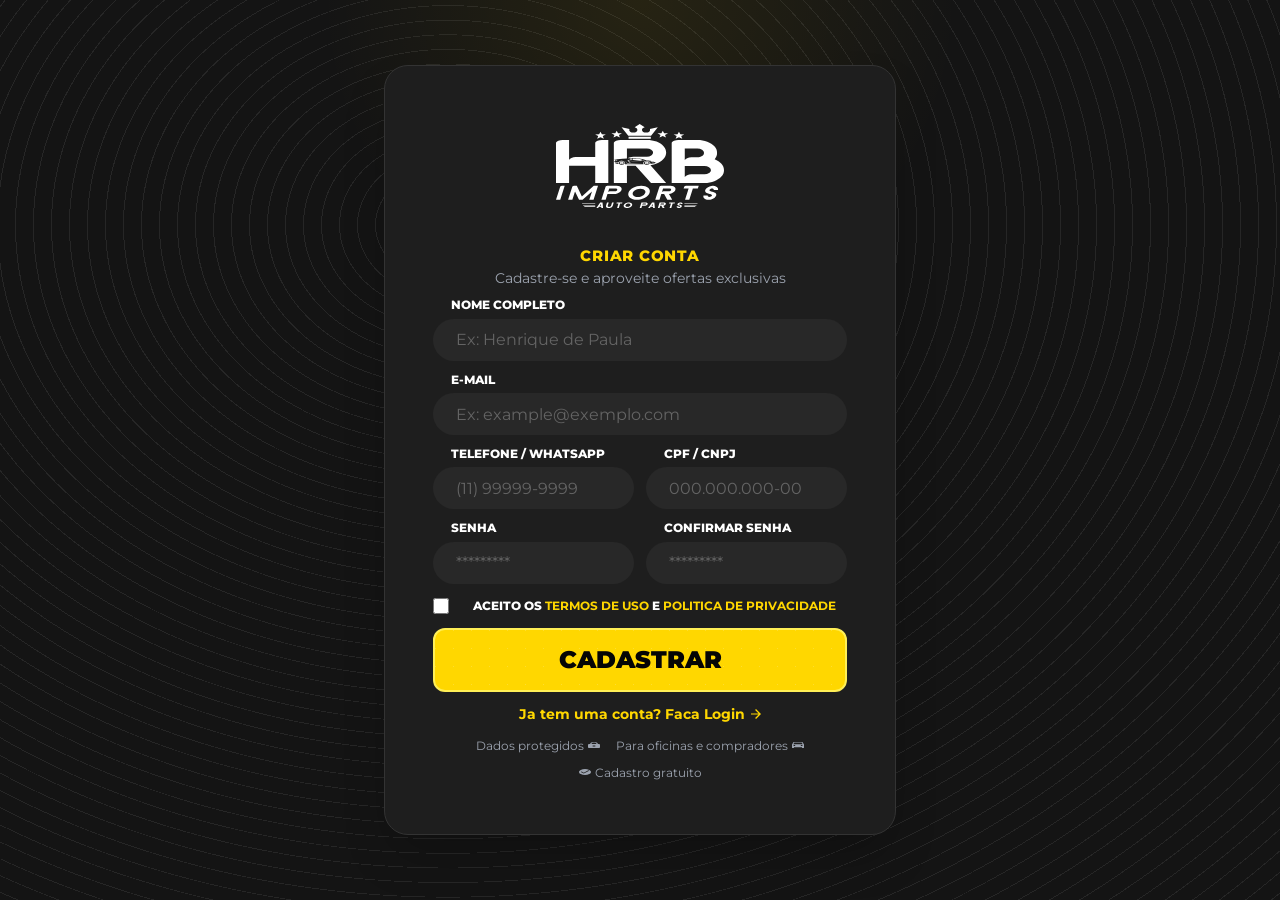
==== cadastro.html @ 90177ab6 "cadastro" ====
<!doctype html>
<html lang="pt-BR">
  <head>
    <meta charset="UTF-8" />
    <meta name="viewport" content="width=device-width, initial-scale=1.0" />
    <meta
      name="description"
      content="Criar conta na HRB Imports para receber ofertas exclusivas e comprar pecas premium."
    />
    <title>Criar Conta | HRB Imports</title>
    <link rel="preconnect" href="https://fonts.googleapis.com" />
    <link rel="preconnect" href="https://fonts.gstatic.com" crossorigin />
    <link
      href="https://fonts.googleapis.com/css2?family=Bebas+Neue&family=Montserrat:wght@400;500;600;700;800&display=swap"
      rel="stylesheet"
    />
    <link rel="stylesheet" href="styles.css" />
  </head>
  <body class="signup-page">
    <main class="signup-main">
      <section class="signup-card" aria-labelledby="signupTitle">
        <a class="signup-logo" href="index.html" aria-label="Voltar para HRB Imports">
          <img src="assets/signup-logo.svg" alt="HRB Imports Auto Parts" />
        </a>

        <header class="signup-heading">
          <h1 id="signupTitle">Criar Conta</h1>
          <p>Cadastre-se e aproveite ofertas exclusivas</p>
        </header>

        <form class="signup-form" id="signupForm">
          <label class="wide">
            <span>Nome Completo</span>
            <input type="text" name="fullName" placeholder="Ex: Henrique de Paula" autocomplete="name" required />
          </label>

          <label class="wide">
            <span>E-mail</span>
            <input type="email" name="email" placeholder="Ex: example@exemplo.com" autocomplete="email" required />
          </label>

          <label>
            <span>Telefone / WhatsApp</span>
            <input type="tel" name="phone" placeholder="(11) 99999-9999" autocomplete="tel" required />
          </label>

          <label>
            <span>CPF / CNPJ</span>
            <input type="text" name="document" placeholder="000.000.000-00" required />
          </label>

          <label>
            <span>Senha</span>
            <input type="password" name="password" placeholder="*********" autocomplete="new-password" required />
          </label>

          <label>
            <span>Confirmar Senha</span>
            <input type="password" name="confirmPassword" placeholder="*********" autocomplete="new-password" required />
          </label>

          <label class="terms-row">
            <input type="checkbox" name="terms" required />
            <span>Aceito os <a href="#">Termos de Uso</a> e <a href="#">Politica de Privacidade</a></span>
          </label>

          <button class="signup-submit" type="submit">Cadastrar</button>
        </form>

        <a class="signup-login" href="cadastro.html">
          Ja tem uma conta? Faca Login
          <img src="assets/signup-arrow.svg" alt="" aria-hidden="true" />
        </a>

        <div class="signup-trust" aria-label="Beneficios do cadastro">
          <span>Dados protegidos <img src="assets/signup-lock.svg" alt="" /></span>
          <span>Para oficinas e compradores <img src="assets/signup-car.svg" alt="" /></span>
          <span><img src="assets/signup-check.svg" alt="" /> Cadastro gratuito</span>
        </div>

        <p class="signup-message" id="signupMessage" role="status"></p>
      </section>
    </main>

    <script src="cadastro.js" defer></script>
  </body>
</html>
---- styles.css ----
:root {
  --black: #050505;
  --ink: #111111;
  --panel: #292929;
  --panel-strong: #333333;
  --muted: #9d9d9d;
  --soft: #d6d6d6;
  --yellow: #ffd700;
  --yellow-deep: #e6bd00;
  --white: #ffffff;
  --max: 1440px;
  --radius: 8px;
}

* {
  box-sizing: border-box;
}

html {
  scroll-behavior: smooth;
}

body {
  margin: 0;
  background:
    radial-gradient(circle at 70% 12%, rgba(255, 215, 0, 0.18), transparent 24rem),
    linear-gradient(135deg, rgba(255, 255, 255, 0.04) 1px, transparent 1px),
    #141414;
  background-size: auto, 28px 28px, auto;
  color: var(--white);
  font-family: "Montserrat", Arial, sans-serif;
}

button,
input,
select {
  font: inherit;
}

button,
a {
  -webkit-tap-highlight-color: transparent;
}

a {
  color: inherit;
  text-decoration: none;
}

.topbar {
  position: sticky;
  top: 0;
  z-index: 50;
  display: flex;
  align-items: center;
  gap: 32px;
  width: 100%;
  min-height: 64px;
  padding: 7px clamp(16px, 3vw, 32px);
  border-bottom: 2px solid var(--yellow);
  background: rgba(0, 0, 0, 0.95);
  backdrop-filter: blur(14px);
}

.brand {
  display: inline-flex;
  width: 64px;
  height: 49px;
}

.brand img {
  width: 100%;
  height: 100%;
  object-fit: contain;
}

.desktop-nav {
  display: flex;
  gap: 22px;
  margin-left: auto;
  color: var(--soft);
  font-size: 12px;
  font-weight: 700;
  text-transform: uppercase;
}

.desktop-nav a:hover {
  color: var(--yellow);
}

.header-actions {
  display: flex;
  align-items: center;
  gap: 20px;
}

.text-action {
  display: inline-flex;
  align-items: center;
  gap: 8px;
  border: 0;
  background: transparent;
  color: var(--white);
  cursor: pointer;
  font-size: 12px;
  font-weight: 600;
}

.text-action strong {
  color: var(--yellow);
}

.menu-button {
  display: none;
  width: 40px;
  height: 40px;
  padding: 9px;
  border: 1px solid rgba(255, 215, 0, 0.55);
  background: transparent;
  border-radius: var(--radius);
}

.menu-button span {
  display: block;
  height: 2px;
  margin: 4px 0;
  background: var(--yellow);
}

.hero {
  max-width: var(--max);
  margin: 0 auto;
  overflow: hidden;
  border-radius: 0 0 32px 32px;
  box-shadow: 0 40px 120px rgba(255, 215, 0, 0.18);
}

.hero-image {
  display: block;
  width: 100%;
  min-height: 240px;
  max-height: 430px;
  object-fit: cover;
}

.search-shell {
  width: min(923px, calc(100% - 32px));
  margin: -26px auto 28px;
  position: relative;
  z-index: 2;
}

.part-search {
  display: grid;
  grid-template-columns: repeat(4, minmax(0, 1fr)) auto;
  gap: 14px 16px;
  padding: 24px;
  background: var(--panel);
  border: 1px solid rgba(255, 255, 255, 0.06);
  border-radius: 24px;
  box-shadow: 0 18px 45px rgba(0, 0, 0, 0.35);
}

.part-search label {
  display: grid;
  gap: 6px;
  min-width: 0;
}

.part-search .full-field {
  grid-column: 1 / -1;
}

.part-search span {
  padding-left: 22px;
  color: #777777;
  font-size: 12px;
  font-weight: 800;
  text-transform: uppercase;
}

.part-search input,
.part-search select {
  width: 100%;
  min-height: 44px;
  padding: 0 22px;
  border: 1px solid transparent;
  border-radius: 999px;
  outline: 0;
  background: #202020;
  color: var(--white);
}

.part-search input:focus,
.part-search select:focus {
  border-color: var(--yellow);
}

.primary-button,
.secondary-button {
  display: inline-flex;
  align-items: center;
  justify-content: center;
  min-height: 44px;
  padding: 0 22px;
  border: 0;
  border-radius: 999px;
  background: var(--yellow);
  color: #050505;
  cursor: pointer;
  font-size: 12px;
  font-weight: 900;
  text-transform: uppercase;
  transition: transform 180ms ease, background 180ms ease;
}

.primary-button:hover,
.secondary-button:hover {
  background: #ffe45a;
  transform: translateY(-1px);
}

.primary-button.full {
  width: 100%;
}

.trust-row {
  display: grid;
  grid-template-columns: repeat(4, minmax(0, 1fr));
  gap: 18px;
  width: min(900px, calc(100% - 32px));
  margin: 0 auto 42px;
}

.trust-row article {
  display: grid;
  justify-items: center;
  gap: 5px;
  text-align: center;
}

.benefit-icon {
  display: grid;
  place-items: center;
  width: 44px;
  height: 44px;
  border-radius: 50%;
  background: var(--yellow);
  color: var(--black);
  font-size: 12px;
  font-weight: 900;
}

.trust-row strong {
  font-size: 13px;
  text-transform: uppercase;
}

.trust-row small {
  color: var(--muted);
  font-size: 11px;
}

.section-wrap {
  width: min(860px, calc(100% - 32px));
  margin: 0 auto 42px;
}

.section-title {
  display: flex;
  align-items: center;
  gap: 8px;
  margin-bottom: 20px;
}

.section-title span {
  width: 0;
  height: 0;
  border-top: 20px solid transparent;
  border-bottom: 20px solid transparent;
  border-left: 20px solid var(--yellow);
  transform: rotate(45deg);
}

.section-title h1,
.section-title h2 {
  margin: 0;
  font-family: "Bebas Neue", Impact, sans-serif;
  font-size: clamp(36px, 6vw, 58px);
  font-weight: 400;
  letter-spacing: 0;
  text-transform: uppercase;
}

.section-title.dark h2 {
  color: var(--black);
}

.section-title.dark span {
  border-left-color: var(--black);
}

.category-grid {
  display: grid;
  grid-template-columns: repeat(4, minmax(0, 1fr));
  gap: 14px;
}

.category-grid button {
  min-height: 82px;
  padding: 14px;
  border: 2px solid #ffef56;
  border-radius: 12px;
  background: var(--yellow);
  color: #050505;
  cursor: pointer;
  font-size: 15px;
  font-weight: 900;
  line-height: 1.08;
  text-transform: uppercase;
}

.category-grid button:hover,
.category-grid button.is-active {
  background: var(--black);
  color: var(--yellow);
}

.product-band {
  max-width: var(--max);
  margin: 0 auto;
  padding: 22px clamp(16px, 3vw, 32px) 30px;
  background:
    linear-gradient(90deg, rgba(255, 215, 0, 0.98), rgba(255, 215, 0, 0.9)),
    linear-gradient(135deg, rgba(0, 0, 0, 0.09) 1px, transparent 1px);
  background-size: auto, 22px 22px;
}

.band-header {
  display: flex;
  align-items: center;
  justify-content: space-between;
  gap: 16px;
}

.slider-actions {
  display: flex;
  gap: 8px;
}

.slider-actions button {
  width: 36px;
  height: 36px;
  border: 2px solid var(--black);
  border-radius: 50%;
  background: var(--black);
  color: var(--yellow);
  cursor: pointer;
  font-size: 26px;
  line-height: 1;
}

.product-rail {
  display: grid;
  grid-auto-flow: column;
  grid-auto-columns: 280px;
  gap: 18px;
  overflow-x: auto;
  padding: 4px 2px 18px;
  scroll-snap-type: x mandatory;
  scrollbar-width: thin;
  scrollbar-color: var(--black) rgba(0, 0, 0, 0.14);
}

.product-card {
  display: grid;
  grid-template-rows: 221px 1fr;
  gap: 12px;
  min-height: 400px;
  padding: 24px;
  border-radius: 24px;
  background: var(--panel-strong);
  color: var(--white);
  box-shadow: 8px 12px 8px rgba(0, 0, 0, 0.25);
  scroll-snap-align: start;
}

.product-image {
  position: relative;
  overflow: hidden;
  border-radius: 12px;
  background: var(--white);
}

.product-image img {
  width: 100%;
  height: 100%;
  object-fit: cover;
}

.tag,
.discount {
  position: absolute;
  display: grid;
  place-items: center;
  min-height: 36px;
  padding: 4px 10px;
  background: var(--yellow);
  color: var(--black);
  font-family: "Bebas Neue", Impact, sans-serif;
  font-size: 20px;
}

.tag {
  top: 0;
  right: 0;
  min-width: 160px;
  border-radius: 0 12px 0 8px;
}

.discount {
  left: 0;
  bottom: 0;
  min-width: 96px;
  border-radius: 0 8px 0 12px;
}

.product-info {
  display: grid;
  align-content: space-between;
  gap: 16px;
}

.product-name {
  min-height: 48px;
  margin: 0 0 4px;
  font-size: 14px;
  font-weight: 600;
  line-height: 16px;
  text-transform: uppercase;
}

.oem {
  margin: 0;
  color: var(--soft);
  font-size: 12px;
  text-transform: uppercase;
}

.price-row {
  display: flex;
  align-items: flex-end;
  justify-content: space-between;
  gap: 14px;
}

.old-price {
  display: block;
  color: var(--white);
  font-size: 17px;
  line-height: 22px;
  text-decoration: line-through;
}

.price {
  display: block;
  color: var(--yellow);
  font-size: 24px;
  font-weight: 700;
  line-height: 24px;
}

.add-cart {
  display: grid;
  place-items: center;
  width: 42px;
  height: 42px;
  border: 0;
  border-radius: 50%;
  background: var(--yellow);
  color: var(--black);
  cursor: pointer;
  font-size: 22px;
  font-weight: 900;
}

.feature-split {
  display: grid;
  grid-template-columns: minmax(0, 1fr) minmax(320px, 1.25fr);
  align-items: center;
  gap: 22px;
  max-width: var(--max);
  margin: 0 auto;
  padding: clamp(26px, 5vw, 52px) clamp(16px, 4vw, 64px);
  background: #101010;
}

.feature-copy {
  display: grid;
  gap: 18px;
  justify-items: start;
}

.feature-copy p {
  margin: 0;
  max-width: 520px;
  color: var(--soft);
  font-size: clamp(15px, 1.8vw, 20px);
  font-weight: 600;
  line-height: 1.55;
}

.feature-split img {
  width: 100%;
  max-height: 350px;
  object-fit: contain;
}

.delivery-block {
  display: grid;
  grid-template-columns: minmax(300px, 0.95fr) minmax(0, 1fr);
  align-items: center;
  gap: clamp(20px, 5vw, 70px);
  max-width: var(--max);
  margin: 0 auto;
  padding: clamp(34px, 6vw, 72px) clamp(16px, 5vw, 72px);
  background: #111111;
}

.delivery-block img {
  width: 100%;
  max-height: 520px;
  object-fit: contain;
}

.delivery-block p {
  margin: 0;
  max-width: 620px;
  font-size: clamp(18px, 2.3vw, 28px);
  font-weight: 800;
  line-height: 1.28;
}

.cart-drawer {
  position: fixed;
  inset: 0;
  z-index: 70;
  display: none;
  justify-content: flex-end;
  background: rgba(0, 0, 0, 0.62);
}

.cart-drawer.is-open {
  display: flex;
}

.cart-panel {
  width: min(420px, 100%);
  height: 100%;
  padding: 28px;
  background: #151515;
  border-left: 1px solid rgba(255, 215, 0, 0.25);
  box-shadow: -20px 0 80px rgba(0, 0, 0, 0.45);
}

.close-cart {
  float: right;
  border: 0;
  background: transparent;
  color: var(--yellow);
  cursor: pointer;
  font-size: 34px;
}

.cart-panel h2 {
  margin: 0 0 24px;
  font-family: "Bebas Neue", Impact, sans-serif;
  font-size: 44px;
  font-weight: 400;
}

.cart-items {
  display: grid;
  gap: 12px;
  min-height: 120px;
}

.cart-item {
  display: grid;
  grid-template-columns: 52px 1fr auto;
  gap: 12px;
  align-items: center;
  padding-bottom: 12px;
  border-bottom: 1px solid rgba(255, 255, 255, 0.08);
}

.cart-item img {
  width: 52px;
  height: 52px;
  border-radius: var(--radius);
  background: var(--white);
  object-fit: cover;
}

.cart-item strong,
.cart-item span {
  display: block;
  font-size: 12px;
}

.cart-summary {
  display: flex;
  justify-content: space-between;
  margin: 24px 0;
  padding-top: 18px;
  border-top: 1px solid rgba(255, 255, 255, 0.12);
}

.cart-summary strong {
  color: var(--yellow);
}

.footer {
  display: grid;
  grid-template-columns: 1.15fr repeat(3, 1fr);
  gap: 24px;
  max-width: var(--max);
  margin: 0 auto;
  padding: 32px 24px;
  border-top: 1px solid rgba(162, 162, 162, 0.1);
  background: #0e0e0e;
}

.footer section {
  display: grid;
  align-content: start;
  gap: 12px;
}

.footer img {
  width: 128px;
}

.footer h2 {
  margin: 0;
  color: var(--yellow);
  font-size: 14px;
  text-transform: uppercase;
}

.footer a,
.footer p,
.footer small {
  margin: 0;
  color: var(--muted);
  font-size: 14px;
  line-height: 1.45;
}

.footer small {
  color: #646464;
  font-size: 12px;
}

.newsletter {
  display: grid;
  grid-template-columns: 1fr 48px;
  overflow: hidden;
  border-radius: var(--radius);
}

.newsletter input,
.newsletter button {
  min-height: 46px;
  border: 0;
}

.newsletter input {
  min-width: 0;
  padding: 0 16px;
  background: #2a2a2a;
  color: var(--white);
}

.newsletter button {
  background: var(--yellow);
  color: var(--black);
  cursor: pointer;
  font-weight: 900;
}

.checkout-page {
  min-height: 100vh;
  background:
    radial-gradient(circle at 65% 22%, rgba(255, 215, 0, 0.08), transparent 18rem),
    repeating-radial-gradient(ellipse at 30% 20%, rgba(255, 255, 255, 0.08) 0 1px, transparent 1px 18px),
    #141414;
}

.checkout-actions {
  margin-left: auto;
}

.checkout-main {
  display: grid;
  place-items: start center;
  min-height: calc(100vh - 64px);
  padding: clamp(44px, 8vw, 118px) 16px 52px;
}

.checkout-card {
  width: min(1112px, 100%);
  padding: 24px;
  border-radius: 24px;
  background: #232323;
}

.checkout-title {
  margin-bottom: 18px;
}

.checkout-title h1 {
  color: var(--white);
}

.checkout-products {
  display: grid;
  gap: 16px;
  padding: 24px;
  border-radius: 24px;
  background: #181818;
}

.checkout-rail {
  display: grid;
  grid-auto-flow: column;
  grid-auto-columns: 280px;
  gap: 24px;
  max-width: 100%;
  overflow-x: auto;
  padding-bottom: 4px;
  border-radius: 24px;
  scroll-snap-type: x mandatory;
  scrollbar-width: none;
}

.checkout-rail::-webkit-scrollbar {
  display: none;
}

.checkout-product-card {
  display: grid;
  grid-template-rows: 1fr auto;
  gap: 12px;
  height: 400px;
  padding: 24px;
  border-radius: 24px;
  background:
    linear-gradient(rgba(50, 50, 50, 0.93), rgba(50, 50, 50, 0.93)),
    repeating-radial-gradient(ellipse at 30% 20%, rgba(255, 255, 255, 0.06) 0 1px, transparent 1px 14px);
  box-shadow: 8px 12px 8px rgba(0, 0, 0, 0.25);
  scroll-snap-align: start;
}

.checkout-product-image {
  position: relative;
  overflow: hidden;
  min-height: 212px;
  border-radius: 12px;
  background: var(--white);
}

.checkout-product-image img {
  width: 100%;
  height: 100%;
  object-fit: cover;
}

.checkout-product-image span {
  position: absolute;
  top: 0;
  right: 0;
  display: grid;
  place-items: center;
  min-width: 160px;
  height: 36px;
  border-radius: 0 12px 0 8px;
  background: var(--yellow);
  color: var(--black);
  font-family: "Bebas Neue", Impact, sans-serif;
  font-size: 20px;
}

.checkout-product-copy {
  display: grid;
  gap: 4px;
  color: #e5e2e1;
  text-transform: uppercase;
}

.checkout-product-copy h2,
.checkout-product-copy p,
.checkout-product-copy strong {
  margin: 0;
}

.checkout-product-copy h2 {
  font-size: 14px;
  font-weight: 500;
  line-height: 16px;
}

.checkout-product-copy p {
  font-size: 12px;
  line-height: 16px;
}

.checkout-product-copy strong {
  margin-top: 18px;
  color: var(--yellow);
  font-size: 24px;
  font-weight: 600;
  line-height: 20px;
}

.checkout-scrollbar {
  display: flex;
  align-items: center;
  height: 8px;
  padding: 0 32px;
  border-radius: 24px;
  background: var(--white);
}

.checkout-scrollbar span {
  display: block;
  width: min(252px, 40%);
  height: 6px;
  border-radius: 99px;
  background: #323232;
}

.checkout-total {
  color: var(--yellow);
  font-size: 24px;
  line-height: 20px;
}

.checkout-form {
  display: grid;
  grid-template-columns: repeat(2, minmax(0, 1fr));
  gap: 16px;
  margin-top: 16px;
}

.checkout-form label {
  display: grid;
  gap: 6px;
}

.checkout-form .wide {
  grid-column: 1 / -1;
}

.checkout-form span {
  padding-left: 24px;
  color: #646464;
  font-size: 12px;
  font-weight: 800;
}

.checkout-form input {
  width: 100%;
  min-height: 44px;
  padding: 0 24px;
  border: 1px solid transparent;
  border-radius: 32px;
  outline: 0;
  background: #282828;
  color: var(--white);
}

.checkout-form input:focus {
  border-color: var(--yellow);
}

.payment-note {
  margin: 28px 0 16px;
  text-align: center;
  font-size: 24px;
  font-weight: 800;
  text-transform: uppercase;
}

.checkout-cta-row {
  display: flex;
  align-items: center;
  justify-content: center;
  gap: 24px;
}

.checkout-submit {
  min-width: 300px;
  min-height: 59px;
  padding: 12px 26px;
  border: 2px solid #ffef56;
  border-radius: 12px;
  background: var(--yellow);
  color: var(--black);
  cursor: pointer;
  font-size: 24px;
  font-weight: 900;
  text-transform: uppercase;
}

.mercado-pago {
  width: 128px;
  height: 88px;
  object-fit: contain;
}

.checkout-message {
  min-height: 20px;
  margin: 16px 0 0;
  color: var(--yellow);
  text-align: center;
  font-size: 13px;
  font-weight: 700;
}

.signup-page {
  min-height: 100vh;
  background:
    radial-gradient(circle at 50% 0%, rgba(255, 215, 0, 0.08), transparent 20rem),
    repeating-radial-gradient(ellipse at 35% 25%, rgba(255, 255, 255, 0.08) 0 1px, transparent 1px 18px),
    #141414;
}

.signup-main {
  display: grid;
  place-items: center;
  min-height: 100vh;
  padding: 32px 16px;
}

.signup-card {
  display: grid;
  justify-items: center;
  width: min(512px, 100%);
  min-height: 768px;
  padding: 36px 48px 24px;
  border: 1px solid #333333;
  border-radius: 24px;
  background: #1e1e1e;
  box-shadow: 0 25px 50px -12px rgba(0, 0, 0, 0.25);
}

.signup-logo {
  display: block;
  width: 168px;
  height: 128px;
  margin-bottom: 18px;
}

.signup-logo img {
  width: 100%;
  height: 100%;
  object-fit: contain;
}

.signup-heading {
  margin-bottom: 12px;
  text-align: center;
}

.signup-heading h1,
.signup-heading p {
  margin: 0;
}

.signup-heading h1 {
  color: var(--yellow);
  font-size: 15px;
  font-weight: 800;
  letter-spacing: 0.75px;
  line-height: 16px;
  text-transform: uppercase;
}

.signup-heading p {
  margin-top: 6px;
  color: #9ca3af;
  font-size: 14px;
  line-height: 16px;
}

.signup-form {
  display: grid;
  grid-template-columns: repeat(2, minmax(0, 1fr));
  gap: 12px;
  width: 100%;
}

.signup-form label {
  display: grid;
  gap: 6px;
  min-width: 0;
}

.signup-form .wide {
  grid-column: 1 / -1;
}

.signup-form label > span {
  padding-left: 18px;
  color: var(--white);
  font-size: 12px;
  font-weight: 800;
  line-height: 1.2;
  text-transform: uppercase;
}

.signup-form input[type="text"],
.signup-form input[type="email"],
.signup-form input[type="tel"],
.signup-form input[type="password"] {
  width: 100%;
  min-height: 42px;
  padding: 0 22px;
  border: 1px solid transparent;
  border-radius: 32px;
  outline: 0;
  background: #282828;
  color: var(--white);
}

.signup-form input:focus {
  border-color: var(--yellow);
}

.signup-form input::placeholder {
  color: #646464;
}

.terms-row {
  grid-column: 1 / -1;
  display: flex;
  grid-template-columns: 16px 1fr;
  align-items: center;
  justify-content: center;
  gap: 12px;
  margin-top: 2px;
}

.terms-row input {
  width: 16px;
  height: 16px;
  margin: 0;
  accent-color: var(--yellow);
}

.terms-row span {
  padding-left: 0;
  color: #9ca3af;
  font-size: 12px;
  font-weight: 400;
  text-transform: none;
}

.terms-row a {
  color: var(--yellow);
  font-weight: 700;
}

.signup-submit {
  grid-column: 1 / -1;
  width: 100%;
  min-height: 64px;
  margin-top: 2px;
  border: 2px solid #ffef56;
  border-radius: 12px;
  background:
    linear-gradient(135deg, rgba(255, 255, 255, 0.18) 1px, transparent 1px),
    var(--yellow);
  background-size: 18px 18px, auto;
  color: var(--black);
  cursor: pointer;
  font-size: 24px;
  font-weight: 900;
  text-transform: uppercase;
}

.signup-login {
  display: inline-flex;
  align-items: center;
  justify-content: center;
  gap: 6px;
  margin: 12px 0 14px;
  color: var(--yellow);
  font-size: 14px;
  font-weight: 700;
  line-height: 20px;
}

.signup-login img {
  width: 10px;
  height: 10px;
}

.signup-trust {
  display: flex;
  flex-wrap: wrap;
  justify-content: center;
  gap: 12px 16px;
  width: 100%;
  color: #9ca3af;
  font-size: 12px;
}

.signup-trust span {
  display: inline-flex;
  align-items: center;
  gap: 4px;
}

.signup-trust img {
  width: 12px;
  height: 12px;
  object-fit: contain;
}

.signup-message {
  min-height: 18px;
  margin: 12px 0 0;
  color: var(--yellow);
  text-align: center;
  font-size: 12px;
  font-weight: 700;
}

@media (max-width: 980px) {
  .desktop-nav {
    position: fixed;
    inset: 64px 0 auto 0;
    display: none;
    grid-template-columns: 1fr;
    gap: 0;
    padding: 12px 20px 20px;
    background: rgba(0, 0, 0, 0.96);
    border-bottom: 1px solid rgba(255, 215, 0, 0.35);
  }

  .desktop-nav.is-open {
    display: grid;
  }

  .desktop-nav a {
    padding: 14px 0;
  }

  .menu-button {
    display: block;
  }

  .part-search {
    grid-template-columns: repeat(2, minmax(0, 1fr));
  }

  .primary-button {
    grid-column: 1 / -1;
  }

  .trust-row,
  .category-grid,
  .footer {
    grid-template-columns: repeat(2, minmax(0, 1fr));
  }

  .feature-split,
  .delivery-block,
  .checkout-form,
  .signup-form {
    grid-template-columns: 1fr;
  }

  .checkout-form .wide,
  .signup-form .wide,
  .terms-row,
  .signup-submit {
    grid-column: auto;
  }
}

@media (max-width: 620px) {
  .topbar {
    gap: 12px;
  }

  .header-actions {
    margin-left: auto;
    gap: 10px;
  }

  .text-action span {
    display: none;
  }

  .text-action {
    font-size: 11px;
  }

  .hero {
    border-radius: 0;
  }

  .hero-image {
    min-height: 225px;
  }

  .search-shell {
    margin-top: -8px;
  }

  .part-search,
  .trust-row,
  .category-grid,
  .footer {
    grid-template-columns: 1fr;
  }

  .product-rail {
    grid-auto-columns: minmax(260px, 84vw);
  }

  .product-card {
    padding: 18px;
  }

  .band-header {
    align-items: flex-start;
  }

  .checkout-card,
  .checkout-products {
    padding: 16px;
  }

  .checkout-rail {
    grid-auto-columns: minmax(250px, 82vw);
  }

  .checkout-product-card {
    height: 382px;
    padding: 18px;
  }

  .checkout-cta-row {
    flex-direction: column;
  }

  .checkout-submit {
    width: 100%;
    min-width: 0;
    font-size: 20px;
  }

  .signup-card {
    min-height: auto;
    padding: 28px 20px 22px;
  }

  .signup-logo {
    width: 148px;
    height: 112px;
  }

  .terms-row {
    justify-content: start;
  }

  .signup-submit {
    font-size: 20px;
  }
}
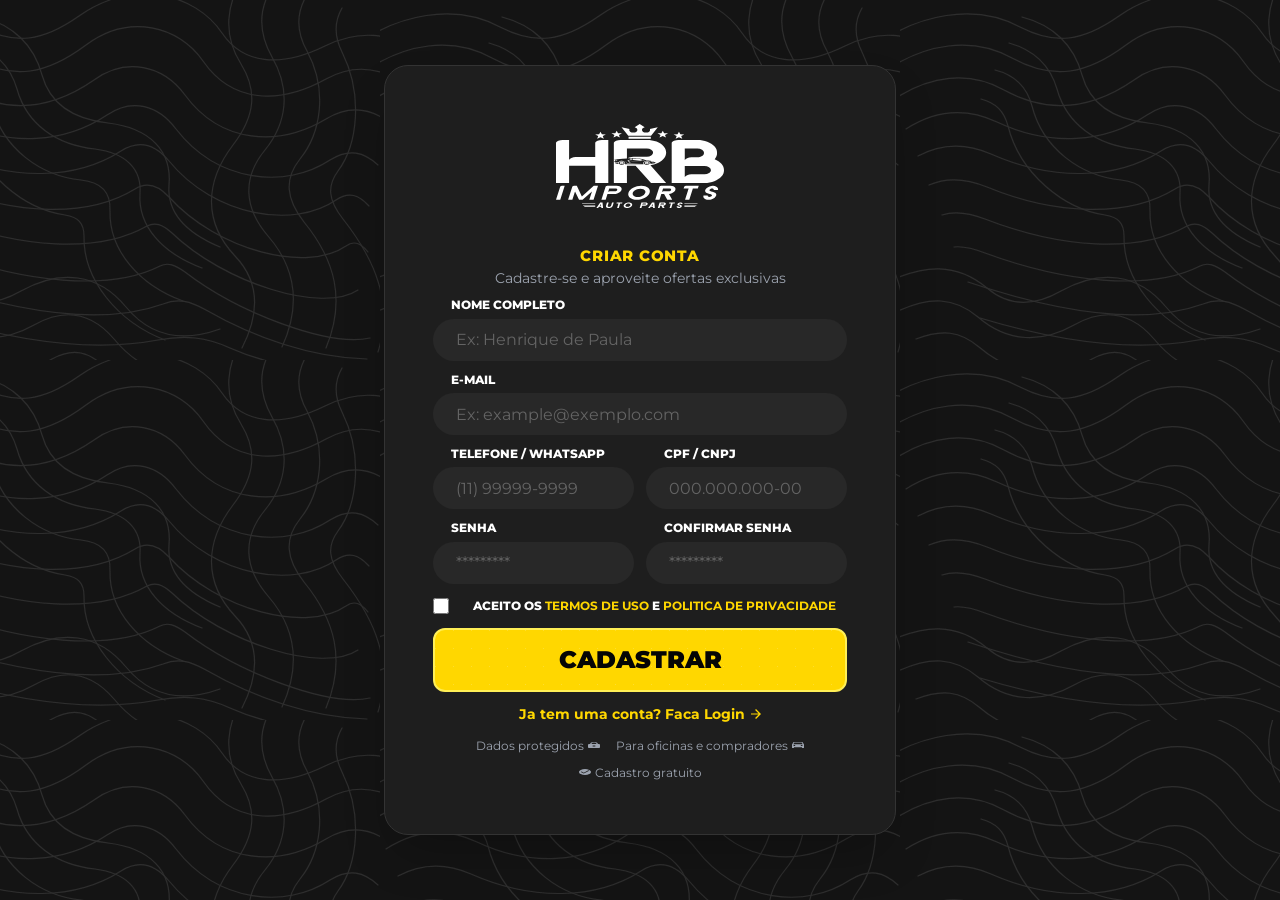
==== commit 8b3f7ef0: "UPDATE background" ====
--- a/cadastro.html
+++ b/cadastro.html
@@ -67,7 +67,7 @@
           <button class="signup-submit" type="submit">Cadastrar</button>
         </form>
 
-        <a class="signup-login" href="cadastro.html">
+        <a class="signup-login" href="login.html">
           Ja tem uma conta? Faca Login
           <img src="assets/signup-arrow.svg" alt="" aria-hidden="true" />
         </a>
--- a/styles.css
+++ b/styles.css
@@ -931,9 +931,11 @@
 .signup-page {
   min-height: 100vh;
   background:
-    radial-gradient(circle at 50% 0%, rgba(255, 215, 0, 0.08), transparent 20rem),
-    repeating-radial-gradient(ellipse at 35% 25%, rgba(255, 255, 255, 0.08) 0 1px, transparent 1px 18px),
+    linear-gradient(rgba(20, 20, 20, 0.08), rgba(20, 20, 20, 0.08)),
+    url("assets/topographic-bg.svg"),
     #141414;
+  background-size: auto, 520px 360px, auto;
+  background-position: center top;
 }
 
 .signup-main {
@@ -1138,6 +1140,949 @@
   font-weight: 700;
 }
 
+.login-card {
+  width: min(512px, 100%);
+  min-height: 640px;
+  align-content: center;
+  padding: 44px 56px;
+}
+
+.login-logo {
+  width: 219px;
+  height: 166px;
+  margin-bottom: 48px;
+}
+
+.login-heading {
+  margin-bottom: 16px;
+}
+
+.login-form {
+  display: grid;
+  gap: 16px;
+  width: min(306px, 100%);
+}
+
+.login-form label {
+  display: grid;
+  gap: 6px;
+}
+
+.login-form label > span {
+  padding-left: 24px;
+  color: var(--white);
+  font-size: 16px;
+  font-weight: 800;
+}
+
+.login-form input {
+  width: 100%;
+  min-height: 44px;
+  padding: 0 24px;
+  border: 1px solid #646464;
+  border-radius: 32px;
+  outline: 0;
+  background: #282828;
+  color: var(--white);
+}
+
+.login-form input::placeholder {
+  color: #646464;
+}
+
+.login-form input:focus {
+  border-color: var(--yellow);
+}
+
+.login-register-block {
+  display: grid;
+  gap: 6px;
+  justify-items: center;
+  padding: 8px 48px 0;
+}
+
+.login-register-block p {
+  margin: 0;
+  color: #646464;
+  font-size: 16px;
+  text-align: center;
+}
+
+.login-register-button,
+.login-submit {
+  display: inline-flex;
+  align-items: center;
+  justify-content: center;
+  width: 100%;
+  min-height: 36px;
+  padding: 8px 12px;
+  border-radius: 12px;
+  cursor: pointer;
+  font-size: 16px;
+  font-weight: 900;
+  text-transform: uppercase;
+}
+
+.login-register-button {
+  border: 1px solid var(--white);
+  background: #141414;
+  color: var(--white);
+}
+
+.login-register-button:hover {
+  border-color: var(--yellow);
+  color: var(--yellow);
+}
+
+.login-submit {
+  border: 2px solid #ffef56;
+  background:
+    linear-gradient(135deg, rgba(255, 255, 255, 0.18) 1px, transparent 1px),
+    var(--yellow);
+  background-size: 18px 18px, auto;
+  color: var(--black);
+}
+
+.results-page {
+  min-height: 100vh;
+  background:
+    radial-gradient(circle at 72% 8%, rgba(255, 215, 0, 0.08), transparent 22rem),
+    repeating-radial-gradient(ellipse at 40% 20%, rgba(255, 255, 255, 0.08) 0 1px, transparent 1px 18px),
+    #141414;
+}
+
+.results-layout {
+  display: grid;
+  grid-template-columns: 266px minmax(0, 1fr);
+  max-width: var(--max);
+  min-height: calc(100vh - 64px);
+  margin: 0 auto;
+}
+
+.filter-sidebar {
+  background: #323232;
+  padding: 48px 12px;
+}
+
+.filter-form {
+  display: grid;
+  gap: 16px;
+}
+
+.filter-panel {
+  display: grid;
+  gap: 24px;
+  padding: 16px;
+  border: 0;
+  border-radius: 24px;
+  background:
+    linear-gradient(rgba(20, 20, 20, 0.94), rgba(20, 20, 20, 0.94)),
+    repeating-radial-gradient(ellipse at 35% 24%, rgba(255, 255, 255, 0.07) 0 1px, transparent 1px 14px);
+}
+
+.filter-panel h2 {
+  margin: 0;
+  color: var(--yellow);
+  text-align: center;
+  font-size: 18px;
+  text-transform: uppercase;
+}
+
+.filter-field {
+  display: grid;
+  gap: 6px;
+}
+
+.filter-field span,
+.price-filter > span,
+.filter-checks legend {
+  padding-left: 14px;
+  color: #646464;
+  font-size: 12px;
+  font-weight: 800;
+}
+
+.filter-field input,
+.filter-field select,
+.price-filter input {
+  width: 100%;
+  min-height: 44px;
+  padding: 0 22px;
+  border: 1px solid #646464;
+  border-radius: 32px;
+  outline: 0;
+  background: #282828;
+  color: var(--white);
+}
+
+.filter-field select {
+  color: #646464;
+}
+
+.filter-field input:focus,
+.filter-field select:focus,
+.price-filter input:focus {
+  border-color: var(--yellow);
+}
+
+.filter-brand-logo {
+  width: 128px;
+  height: 128px;
+  justify-self: center;
+  object-fit: contain;
+}
+
+.filter-checks {
+  display: grid;
+  gap: 12px;
+  margin: 0;
+  padding: 0;
+  border: 0;
+}
+
+.filter-checks label {
+  display: flex;
+  align-items: center;
+  gap: 12px;
+  color: #646464;
+  font-size: 12px;
+  font-weight: 700;
+  text-transform: uppercase;
+}
+
+.filter-checks input {
+  width: 16px;
+  height: 16px;
+  margin: 0;
+  accent-color: var(--yellow);
+}
+
+.price-filter {
+  display: grid;
+  gap: 12px;
+}
+
+.price-filter div {
+  display: grid;
+  grid-template-columns: 1fr 12px 1fr;
+  align-items: center;
+  gap: 8px;
+}
+
+.price-filter b {
+  height: 1px;
+  background: #646464;
+}
+
+.price-filter input {
+  padding: 0 16px;
+  text-align: center;
+}
+
+.filter-apply,
+.filter-clear {
+  width: 100%;
+  border: 0;
+  cursor: pointer;
+  text-transform: uppercase;
+}
+
+.filter-apply {
+  min-height: 48px;
+  border: 2px solid #ffef56;
+  border-radius: 12px;
+  background:
+    linear-gradient(135deg, rgba(255, 255, 255, 0.18) 1px, transparent 1px),
+    var(--yellow);
+  background-size: 18px 18px, auto;
+  color: var(--black);
+  font-size: 24px;
+  font-weight: 900;
+}
+
+.filter-clear {
+  background: transparent;
+  color: #646464;
+  font-size: 12px;
+  font-weight: 800;
+}
+
+.results-content {
+  display: grid;
+  align-content: start;
+  gap: 24px;
+  padding: 48px 24px;
+}
+
+.results-title {
+  margin-bottom: 0;
+}
+
+.results-list {
+  display: grid;
+  gap: 24px;
+}
+
+.result-card {
+  display: grid;
+  grid-template-columns: 256px minmax(0, 1fr) 320px;
+  gap: 36px;
+  min-height: 320px;
+  padding: 24px;
+  border-radius: 24px;
+  background:
+    linear-gradient(rgba(50, 50, 50, 0.93), rgba(50, 50, 50, 0.93)),
+    repeating-radial-gradient(ellipse at 36% 20%, rgba(255, 255, 255, 0.07) 0 1px, transparent 1px 16px);
+  box-shadow: 8px 12px 8px rgba(0, 0, 0, 0.25);
+}
+
+.result-image {
+  position: relative;
+  overflow: hidden;
+  min-height: 256px;
+  border-radius: 12px;
+  background: var(--white);
+}
+
+.result-image img {
+  width: 100%;
+  height: 100%;
+  object-fit: cover;
+}
+
+.result-image span {
+  position: absolute;
+  top: 0;
+  right: 0;
+  display: grid;
+  place-items: center;
+  min-width: 160px;
+  height: 36px;
+  border-radius: 0 12px 0 8px;
+  background: var(--yellow);
+  color: var(--black);
+  font-family: "Bebas Neue", Impact, sans-serif;
+  font-size: 20px;
+}
+
+.result-info {
+  display: flex;
+  flex-direction: column;
+  justify-content: space-between;
+  min-width: 0;
+}
+
+.result-info h2 {
+  margin: 0 0 12px;
+  color: #e5e2e1;
+  font-size: clamp(21px, 2vw, 24px);
+  font-weight: 700;
+  line-height: 24px;
+  text-transform: uppercase;
+}
+
+.result-meta {
+  display: flex;
+  align-items: center;
+  gap: 12px;
+  color: #e5e2e1;
+  font-size: 16px;
+  text-transform: uppercase;
+}
+
+.result-meta b {
+  width: 2px;
+  height: 20px;
+  background: var(--white);
+}
+
+.stock-dot {
+  position: relative;
+  margin: 0;
+  padding-left: 36px;
+  color: #28a03c;
+  font-size: 16px;
+  font-weight: 800;
+}
+
+.stock-dot::before {
+  content: "";
+  position: absolute;
+  left: 0;
+  top: 50%;
+  width: 22px;
+  height: 22px;
+  border-radius: 50%;
+  background: #28a03c;
+  transform: translateY(-50%);
+}
+
+.result-buy {
+  display: grid;
+  justify-items: end;
+  align-content: center;
+  gap: 10px;
+}
+
+.result-price {
+  display: flex;
+  align-items: flex-start;
+  justify-content: flex-end;
+  color: var(--yellow);
+  text-transform: uppercase;
+}
+
+.result-price span,
+.result-price em {
+  font-size: 24px;
+  font-style: normal;
+  font-weight: 800;
+}
+
+.result-price strong {
+  font-size: 48px;
+  line-height: 34px;
+}
+
+.result-buy p {
+  margin: 0;
+  color: #969696;
+  font-size: 16px;
+}
+
+.pix-row {
+  display: flex;
+  align-items: center;
+  gap: 8px;
+  color: #28a03c;
+  font-size: 16px;
+}
+
+.pix-row span {
+  padding: 4px 8px;
+  border-radius: 8px;
+  background: #28a03c;
+  color: var(--black);
+  text-transform: uppercase;
+}
+
+.result-buy button {
+  border: 0;
+  background: transparent;
+  cursor: pointer;
+}
+
+.result-buy button[data-add] {
+  display: inline-flex;
+  align-items: center;
+  justify-content: center;
+  gap: 12px;
+  width: 320px;
+  min-height: 64px;
+  margin-top: 44px;
+  border: 2px solid #ffef56;
+  border-radius: 12px;
+  background:
+    linear-gradient(135deg, rgba(255, 255, 255, 0.18) 1px, transparent 1px),
+    var(--yellow);
+  background-size: 18px 18px, auto;
+  color: var(--black);
+  font-size: 24px;
+  font-weight: 900;
+  text-transform: uppercase;
+}
+
+.result-buy button[data-add] img {
+  width: 24px;
+  height: 24px;
+}
+
+.favorite-button {
+  display: inline-flex;
+  align-items: center;
+  gap: 6px;
+  color: #969696;
+  font-size: 16px;
+}
+
+.favorite-button img {
+  width: 16px;
+  height: 14px;
+}
+
+.empty-results {
+  margin: 0;
+  padding: 28px;
+  border-radius: 24px;
+  background: #323232;
+  color: var(--yellow);
+  font-weight: 800;
+}
+
+.product-detail-page {
+  min-height: 100vh;
+  background:
+    radial-gradient(circle at 65% 8%, rgba(255, 215, 0, 0.08), transparent 24rem),
+    repeating-radial-gradient(ellipse at 42% 22%, rgba(255, 255, 255, 0.08) 0 1px, transparent 1px 18px),
+    #141414;
+}
+
+.product-detail-main {
+  display: grid;
+  gap: 48px;
+  max-width: 1216px;
+  margin: 0 auto;
+  padding: 48px 16px;
+}
+
+.product-hero-detail {
+  display: grid;
+  grid-template-columns: minmax(320px, 566px) minmax(320px, 500px);
+  align-items: start;
+  justify-content: space-between;
+  gap: 56px;
+}
+
+.product-gallery {
+  display: grid;
+  gap: 12px;
+}
+
+.main-product-image {
+  width: 100%;
+  aspect-ratio: 1;
+  border-radius: 12px;
+  background: var(--white);
+  object-fit: cover;
+}
+
+.product-thumbs {
+  display: grid;
+  grid-template-columns: repeat(5, 1fr);
+  gap: 12px;
+}
+
+.product-thumbs button {
+  overflow: hidden;
+  aspect-ratio: 1;
+  padding: 0;
+  border: 2px solid transparent;
+  border-radius: 12px;
+  background: var(--white);
+  cursor: pointer;
+}
+
+.product-thumbs button.is-active {
+  border-color: var(--yellow);
+}
+
+.product-thumbs img {
+  width: 100%;
+  height: 100%;
+  object-fit: cover;
+}
+
+.product-purchase {
+  display: grid;
+  gap: 24px;
+}
+
+.product-category {
+  margin: 0;
+  color: var(--yellow);
+  font-size: 20px;
+  font-weight: 700;
+}
+
+.product-purchase h1 {
+  margin: 0;
+  color: #e5e2e1;
+  font-size: clamp(28px, 4vw, 32px);
+  line-height: 1;
+  text-transform: uppercase;
+}
+
+.product-identifiers {
+  display: flex;
+  align-items: center;
+  gap: 12px;
+  color: #e5e2e1;
+  font-size: 16px;
+  text-transform: uppercase;
+}
+
+.product-identifiers b {
+  width: 2px;
+  height: 20px;
+  background: var(--white);
+}
+
+.purchase-panel {
+  display: grid;
+  gap: 24px;
+  padding: 24px;
+  border: 2px solid #323232;
+  border-radius: 24px;
+  background:
+    linear-gradient(rgba(35, 35, 35, 0.94), rgba(35, 35, 35, 0.94)),
+    repeating-radial-gradient(ellipse at 35% 22%, rgba(255, 255, 255, 0.07) 0 1px, transparent 1px 14px);
+}
+
+.in-stock {
+  position: relative;
+  margin: 0;
+  padding-left: 20px;
+  color: var(--yellow);
+  font-size: 14px;
+  font-weight: 900;
+  letter-spacing: 1.4px;
+  text-transform: uppercase;
+}
+
+.in-stock::before {
+  content: "";
+  position: absolute;
+  left: 0;
+  top: 50%;
+  width: 8px;
+  height: 8px;
+  border-radius: 50%;
+  background: var(--yellow);
+  transform: translateY(-50%);
+}
+
+.purchase-panel span,
+.purchase-panel small {
+  display: block;
+  color: #969696;
+  text-transform: uppercase;
+}
+
+.purchase-panel span {
+  margin-bottom: 12px;
+  font-size: 16px;
+}
+
+.purchase-panel strong {
+  display: block;
+  margin-bottom: 12px;
+  color: var(--yellow);
+  font-size: clamp(40px, 6vw, 56px);
+  line-height: 0.95;
+}
+
+.purchase-panel small {
+  font-size: 12px;
+}
+
+.detail-add,
+.detail-favorite {
+  display: inline-flex;
+  align-items: center;
+  justify-content: center;
+  gap: 12px;
+  width: 100%;
+  min-height: 64px;
+  border-radius: 12px;
+  cursor: pointer;
+  font-size: 24px;
+  font-weight: 900;
+  text-transform: uppercase;
+}
+
+.detail-add {
+  border: 2px solid #ffef56;
+  background:
+    linear-gradient(135deg, rgba(255, 255, 255, 0.18) 1px, transparent 1px),
+    var(--yellow);
+  background-size: 18px 18px, auto;
+  color: var(--black);
+}
+
+.detail-add img {
+  width: 24px;
+  height: 24px;
+}
+
+.detail-favorite {
+  border: 2px solid #969696;
+  background: #232323;
+  color: #969696;
+}
+
+.detail-favorite.is-active {
+  border-color: var(--yellow);
+  color: var(--yellow);
+}
+
+.detail-favorite img {
+  width: 24px;
+  height: 21px;
+}
+
+.engineer-note {
+  display: grid;
+  gap: 6px;
+  padding: 14px 16px;
+  border-left: 2px solid var(--yellow);
+  border-radius: 12px;
+  background: #323232;
+}
+
+.engineer-note strong,
+.engineer-note p {
+  margin: 0;
+}
+
+.engineer-note strong {
+  color: var(--white);
+  font-size: 12px;
+  text-transform: uppercase;
+}
+
+.engineer-note p {
+  color: #969696;
+  font-size: 12px;
+  line-height: 1.45;
+}
+
+.product-info-grid {
+  display: grid;
+  grid-template-columns: minmax(0, 1fr) 360px;
+  gap: 24px;
+}
+
+.specs-card,
+.applications-card,
+.description-card,
+.rating-summary,
+.comment-box,
+.review-card {
+  border-radius: 24px;
+  background: #232323;
+}
+
+.specs-card,
+.applications-card,
+.description-card {
+  padding: 24px;
+}
+
+.description-card {
+  grid-column: 1 / 2;
+}
+
+.compact-title {
+  margin-bottom: 18px;
+}
+
+.compact-title h2 {
+  color: var(--white);
+  font-size: clamp(34px, 5vw, 48px);
+}
+
+.compact-title span {
+  border-left-color: var(--yellow);
+}
+
+.specs-grid {
+  display: grid;
+  grid-template-columns: repeat(3, minmax(0, 1fr));
+  gap: 12px;
+}
+
+.specs-grid dl {
+  margin: 0;
+  padding: 14px;
+  border-radius: 12px;
+  background: #323232;
+}
+
+.specs-grid dt {
+  color: #969696;
+  font-size: 10px;
+  text-transform: uppercase;
+}
+
+.specs-grid dd {
+  margin: 6px 0 0;
+  color: var(--white);
+  font-size: 12px;
+  font-weight: 800;
+  text-transform: uppercase;
+}
+
+.applications-card {
+  grid-row: span 2;
+}
+
+.applications-card ul {
+  margin: 0;
+  padding: 0;
+  list-style: none;
+  color: #e5e2e1;
+  font-size: 13px;
+  line-height: 1.65;
+  text-transform: uppercase;
+}
+
+.description-card p {
+  margin: 0;
+  color: #969696;
+  font-size: 14px;
+  line-height: 1.65;
+}
+
+.reviews-area {
+  display: grid;
+  gap: 24px;
+  max-width: 923px;
+}
+
+.rating-summary {
+  display: grid;
+  grid-template-columns: 160px minmax(0, 1fr);
+  gap: 18px;
+  padding: 24px;
+  border-left: 2px solid var(--yellow);
+}
+
+.rating-number strong {
+  display: block;
+  color: var(--white);
+  font-size: 52px;
+  line-height: 46px;
+}
+
+.rating-number img {
+  width: 106px;
+  height: 18px;
+  margin: 8px 0;
+}
+
+.rating-number p {
+  margin: 0 0 8px;
+  color: var(--white);
+  font-size: 12px;
+}
+
+.rating-bars {
+  display: grid;
+  gap: 13px;
+  align-content: center;
+}
+
+.rating-bars span {
+  display: grid;
+  grid-template-columns: 64px minmax(0, 1fr) 32px;
+  align-items: center;
+  gap: 12px;
+  color: var(--white);
+  font-size: 12px;
+}
+
+.rating-bars b {
+  position: relative;
+  height: 10px;
+  overflow: hidden;
+  border-radius: 5px;
+  background: #040000;
+}
+
+.rating-bars b::before {
+  content: "";
+  position: absolute;
+  inset: 0 auto 0 0;
+  width: var(--bar);
+  border-radius: 5px;
+  background: var(--yellow);
+}
+
+.comment-box {
+  display: grid;
+  gap: 12px;
+  padding: 24px;
+  border-top: 2px solid var(--yellow);
+  border-left: 2px solid var(--yellow);
+}
+
+.comment-box textarea {
+  width: 100%;
+  min-height: 112px;
+  resize: vertical;
+  padding: 12px;
+  border: 0;
+  border-radius: 12px;
+  outline: 0;
+  background: #323232;
+  color: var(--white);
+}
+
+.comment-box div {
+  display: flex;
+  align-items: center;
+  justify-content: space-between;
+  gap: 16px;
+}
+
+.comment-box button {
+  min-height: 32px;
+  padding: 4px 15px;
+  border: 0;
+  border-radius: 8px;
+  background: var(--yellow);
+  color: var(--black);
+  cursor: pointer;
+}
+
+.comment-box small {
+  color: #969696;
+}
+
+.review-list {
+  display: grid;
+  gap: 24px;
+}
+
+.review-card {
+  display: grid;
+  grid-template-columns: 1fr auto;
+  gap: 12px;
+  min-height: 160px;
+  padding: 24px;
+  border-left: 2px solid var(--yellow);
+}
+
+.review-stars {
+  display: flex;
+  gap: 4px;
+  margin-bottom: 8px;
+}
+
+.review-stars img {
+  width: 12px;
+  height: 12px;
+}
+
+.review-card strong {
+  color: var(--white);
+}
+
+.review-card time {
+  color: #969696;
+  font-size: 12px;
+  letter-spacing: 1px;
+  text-transform: uppercase;
+}
+
+.review-card p {
+  grid-column: 1 / -1;
+  margin: 0;
+  color: #969696;
+  font-size: 14px;
+  line-height: 1.6;
+}
+
 @media (max-width: 980px) {
   .desktop-nav {
     position: fixed;
@@ -1179,7 +2124,12 @@
   .feature-split,
   .delivery-block,
   .checkout-form,
-  .signup-form {
+  .signup-form,
+  .results-layout,
+  .result-card,
+  .product-hero-detail,
+  .product-info-grid,
+  .rating-summary {
     grid-template-columns: 1fr;
   }
 
@@ -1189,6 +2139,39 @@
   .signup-submit {
     grid-column: auto;
   }
+
+  .filter-sidebar {
+    padding: 20px 16px;
+  }
+
+  .filter-panel {
+    gap: 16px;
+  }
+
+  .results-content {
+    padding: 28px 16px;
+  }
+
+  .result-buy {
+    justify-items: start;
+  }
+
+  .result-buy button[data-add] {
+    width: min(320px, 100%);
+    margin-top: 12px;
+  }
+
+  .description-card {
+    grid-column: auto;
+  }
+
+  .applications-card {
+    grid-row: auto;
+  }
+
+  .reviews-area {
+    max-width: none;
+  }
 }
 
 @media (max-width: 620px) {
@@ -1281,4 +2264,87 @@
   .signup-submit {
     font-size: 20px;
   }
-}
+
+  .login-card {
+    padding: 32px 20px;
+  }
+
+  .login-logo {
+    width: 172px;
+    height: 130px;
+    margin-bottom: 32px;
+  }
+
+  .login-register-block {
+    padding-inline: 24px;
+  }
+
+  .result-card {
+    gap: 18px;
+    padding: 16px;
+  }
+
+  .result-image {
+    min-height: 230px;
+  }
+
+  .result-meta {
+    align-items: flex-start;
+    flex-direction: column;
+    gap: 8px;
+  }
+
+  .result-meta b {
+    display: none;
+  }
+
+  .result-price strong {
+    font-size: 40px;
+  }
+
+  .result-buy button[data-add] {
+    font-size: 20px;
+  }
+
+  .product-detail-main {
+    padding-top: 28px;
+  }
+
+  .product-thumbs {
+    gap: 8px;
+  }
+
+  .product-identifiers,
+  .rating-bars span,
+  .review-card {
+    grid-template-columns: 1fr;
+  }
+
+  .product-identifiers {
+    align-items: flex-start;
+    flex-direction: column;
+  }
+
+  .product-identifiers b {
+    display: none;
+  }
+
+  .specs-grid {
+    grid-template-columns: 1fr;
+  }
+
+  .detail-add,
+  .detail-favorite {
+    font-size: 20px;
+  }
+
+  .comment-box div {
+    align-items: flex-start;
+    flex-direction: column;
+  }
+
+  .review-card time,
+  .review-card p {
+    grid-column: auto;
+  }
+}
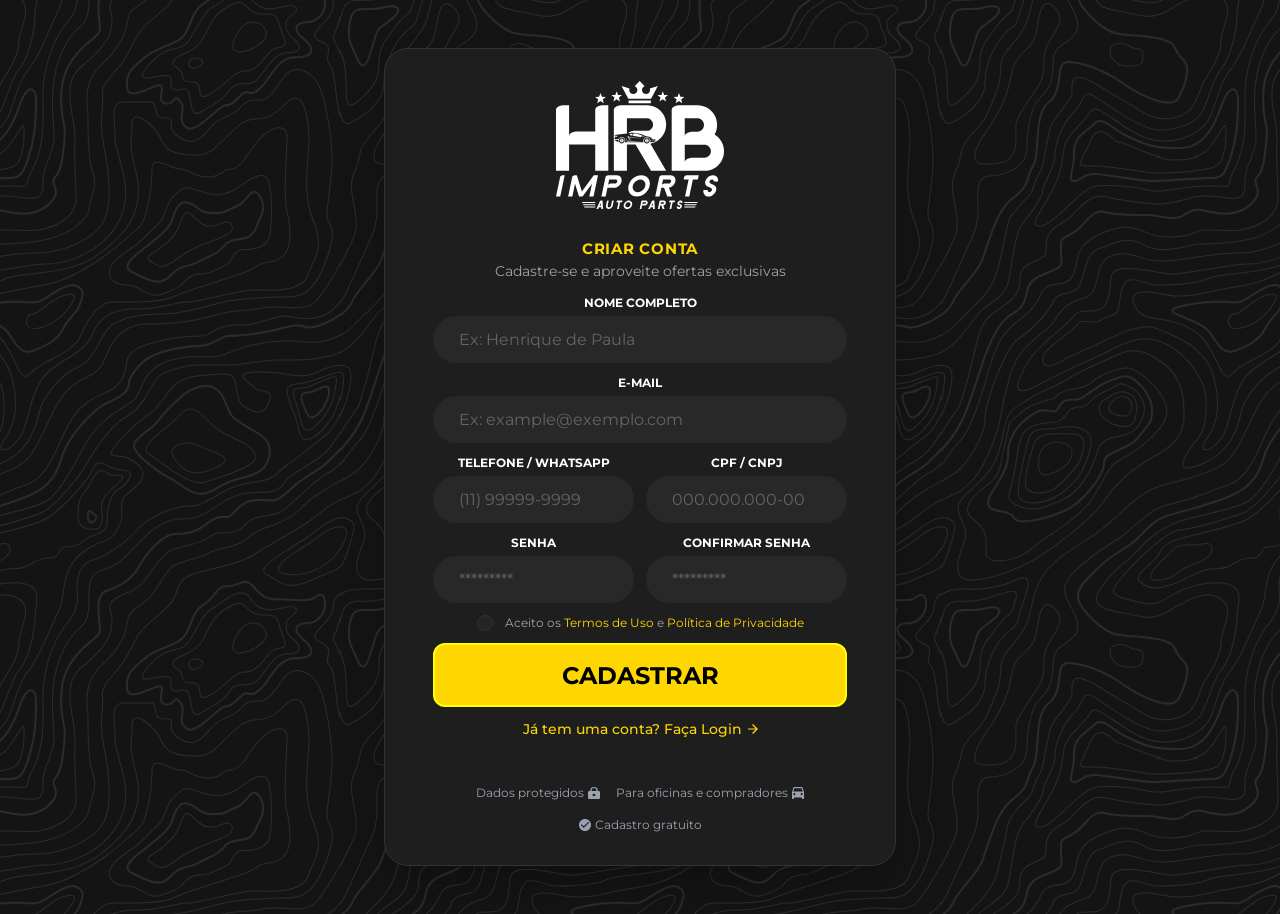
==== commit f741777b: "REFACTOR" ====
--- a/cadastro.html
+++ b/cadastro.html
@@ -3,11 +3,8 @@
   <head>
     <meta charset="UTF-8" />
     <meta name="viewport" content="width=device-width, initial-scale=1.0" />
-    <meta
-      name="description"
-      content="Criar conta na HRB Imports para receber ofertas exclusivas e comprar pecas premium."
-    />
-    <title>Criar Conta | HRB Imports</title>
+    <meta name="description" content="Crie sua conta HRB Imports e aproveite ofertas exclusivas." />
+    <title>Criar Conta — HRB Imports Auto Parts</title>
     <link rel="preconnect" href="https://fonts.googleapis.com" />
     <link rel="preconnect" href="https://fonts.gstatic.com" crossorigin />
     <link
@@ -16,72 +13,68 @@
     />
     <link rel="stylesheet" href="styles.css" />
   </head>
-  <body class="signup-page">
-    <main class="signup-main">
-      <section class="signup-card" aria-labelledby="signupTitle">
-        <a class="signup-logo" href="index.html" aria-label="Voltar para HRB Imports">
-          <img src="assets/signup-logo.svg" alt="HRB Imports Auto Parts" />
-        </a>
-
-        <header class="signup-heading">
-          <h1 id="signupTitle">Criar Conta</h1>
+  <body>
+    <main class="signup-page">
+      <section class="signup-card reveal is-visible">
+        <div class="signup-head">
+          <img class="signup-logo" src="assets/figma/signup-logo.svg" alt="HRB Imports" />
+          <h1>Criar Conta</h1>
           <p>Cadastre-se e aproveite ofertas exclusivas</p>
-        </header>
+        </div>
 
         <form class="signup-form" id="signupForm">
-          <label class="wide">
+          <label class="input-field boxed plain light-label">
             <span>Nome Completo</span>
-            <input type="text" name="fullName" placeholder="Ex: Henrique de Paula" autocomplete="name" required />
+            <input type="text" name="name" placeholder="Ex: Henrique de Paula" required />
           </label>
-
-          <label class="wide">
+          <label class="input-field boxed plain light-label">
             <span>E-mail</span>
-            <input type="email" name="email" placeholder="Ex: example@exemplo.com" autocomplete="email" required />
+            <input type="email" name="email" placeholder="Ex: example@exemplo.com" required />
           </label>
-
-          <label>
-            <span>Telefone / WhatsApp</span>
-            <input type="tel" name="phone" placeholder="(11) 99999-9999" autocomplete="tel" required />
-          </label>
-
-          <label>
-            <span>CPF / CNPJ</span>
-            <input type="text" name="document" placeholder="000.000.000-00" required />
-          </label>
-
-          <label>
-            <span>Senha</span>
-            <input type="password" name="password" placeholder="*********" autocomplete="new-password" required />
-          </label>
-
-          <label>
-            <span>Confirmar Senha</span>
-            <input type="password" name="confirmPassword" placeholder="*********" autocomplete="new-password" required />
-          </label>
+          <div class="form-row">
+            <label class="input-field boxed plain light-label">
+              <span>Telefone / WhatsApp</span>
+              <input type="tel" name="phone" placeholder="(11) 99999-9999" required />
+            </label>
+            <label class="input-field boxed plain light-label">
+              <span>CPF / CNPJ</span>
+              <input type="text" name="document" placeholder="000.000.000-00" required />
+            </label>
+          </div>
+          <div class="form-row">
+            <label class="input-field boxed plain light-label">
+              <span>Senha</span>
+              <input type="password" name="password" placeholder="*********" minlength="6" required />
+            </label>
+            <label class="input-field boxed plain light-label">
+              <span>Confirmar Senha</span>
+              <input type="password" name="confirmPassword" placeholder="*********" minlength="6" required />
+            </label>
+          </div>
 
           <label class="terms-row">
             <input type="checkbox" name="terms" required />
-            <span>Aceito os <a href="#">Termos de Uso</a> e <a href="#">Politica de Privacidade</a></span>
+            <span>Aceito os <a href="#">Termos de Uso</a> e <a href="#">Política de Privacidade</a></span>
           </label>
 
-          <button class="signup-submit" type="submit">Cadastrar</button>
+          <button class="yellow-button signup-submit" type="submit">Cadastrar</button>
+
+          <a class="signup-login-link" href="index.html#login">
+            Já tem uma conta? Faça Login
+            <img src="assets/figma/arrow-right.svg" alt="" aria-hidden="true" />
+          </a>
+          <p class="signup-message" id="signupMessage" role="status"></p>
         </form>
 
-        <a class="signup-login" href="login.html">
-          Ja tem uma conta? Faca Login
-          <img src="assets/signup-arrow.svg" alt="" aria-hidden="true" />
-        </a>
-
-        <div class="signup-trust" aria-label="Beneficios do cadastro">
-          <span>Dados protegidos <img src="assets/signup-lock.svg" alt="" /></span>
-          <span>Para oficinas e compradores <img src="assets/signup-car.svg" alt="" /></span>
-          <span><img src="assets/signup-check.svg" alt="" /> Cadastro gratuito</span>
+        <div class="signup-trust">
+          <span>Dados protegidos <img src="assets/figma/lock-icon.svg" alt="" aria-hidden="true" /></span>
+          <span>Para oficinas e compradores <img src="assets/figma/car-small.svg" alt="" aria-hidden="true" /></span>
+          <span><img src="assets/figma/check-icon.svg" alt="" aria-hidden="true" /> Cadastro gratuito</span>
         </div>
-
-        <p class="signup-message" id="signupMessage" role="status"></p>
       </section>
     </main>
 
+    <script src="shared.js" defer></script>
     <script src="cadastro.js" defer></script>
   </body>
 </html>
--- a/styles.css
+++ b/styles.css
@@ -1,15 +1,23 @@
+/* ==========================================================================
+   HRB Imports — styles fiéis ao Figma "HRB Imports Site E-Commerce"
+   Tokens extraídos do design (frame Home 5:3)
+   ========================================================================== */
+
 :root {
-  --black: #050505;
-  --ink: #111111;
-  --panel: #292929;
-  --panel-strong: #333333;
-  --muted: #9d9d9d;
-  --soft: #d6d6d6;
+  --bg: #141414;
+  --panel: #323232;
+  --field: #202020;
+  --field-alt: #2a2a2a;
+  --footer-bg: #0e0e0e;
   --yellow: #ffd700;
-  --yellow-deep: #e6bd00;
+  --gray: #646464;
+  --gray-light: #a0a0a0;
   --white: #ffffff;
+  --black: #000000;
   --max: 1440px;
-  --radius: 8px;
+  --card-shadow: 8px 12px 8px rgba(0, 0, 0, 0.25);
+  --band-shadow: 0 4px 2px rgba(0, 0, 0, 0.25);
+  --ease: cubic-bezier(0.22, 1, 0.36, 1);
 }
 
 * {
@@ -17,18 +25,27 @@
 }
 
 html {
+  min-height: 100%;
   scroll-behavior: smooth;
 }
 
 body {
   margin: 0;
-  background:
-    radial-gradient(circle at 70% 12%, rgba(255, 215, 0, 0.18), transparent 24rem),
-    linear-gradient(135deg, rgba(255, 255, 255, 0.04) 1px, transparent 1px),
-    #141414;
-  background-size: auto, 28px 28px, auto;
+  min-height: 100vh;
+  display: flex;
+  flex-direction: column;
+  background: url("assets/topolog_white.svg") center / 601px 601px, var(--bg);
   color: var(--white);
   font-family: "Montserrat", Arial, sans-serif;
+}
+
+body > main {
+  flex: 1 0 auto;
+}
+
+img {
+  display: block;
+  max-width: 100%;
 }
 
 button,
@@ -37,694 +54,2339 @@
   font: inherit;
 }
 
-button,
-a {
-  -webkit-tap-highlight-color: transparent;
+button {
+  cursor: pointer;
+  border: 0;
+  background: none;
+  color: inherit;
+  padding: 0;
 }
 
 a {
   color: inherit;
   text-decoration: none;
-}
-
-.topbar {
+  -webkit-tap-highlight-color: transparent;
+}
+
+/* ==========================================================================
+   Animações / reatividade
+   ========================================================================== */
+
+.reveal {
+  opacity: 0;
+  transform: translateY(28px);
+  transition:
+    opacity 0.7s var(--ease),
+    transform 0.7s var(--ease);
+}
+
+.reveal.is-visible {
+  opacity: 1;
+  transform: none;
+}
+
+@media (prefers-reduced-motion: reduce) {
+  html {
+    scroll-behavior: auto;
+  }
+  .reveal {
+    opacity: 1;
+    transform: none;
+    transition: none;
+  }
+}
+
+/* ==========================================================================
+   Header — Lay.Top.Manager (64px, preto, borda amarela 2px)
+   ========================================================================== */
+
+.top-manager {
   position: sticky;
   top: 0;
-  z-index: 50;
-  display: flex;
-  align-items: center;
-  gap: 32px;
-  width: 100%;
-  min-height: 64px;
-  padding: 7px clamp(16px, 3vw, 32px);
+  z-index: 60;
+  display: flex;
+  align-items: center;
+  gap: 10px;
+  height: 64px;
+  padding: 7px 32px;
+  background: var(--black);
   border-bottom: 2px solid var(--yellow);
-  background: rgba(0, 0, 0, 0.95);
-  backdrop-filter: blur(14px);
-}
-
-.brand {
-  display: inline-flex;
+}
+
+.top-manager .brand img {
   width: 64px;
   height: 49px;
-}
-
-.brand img {
+  transition: transform 0.3s var(--ease);
+}
+
+.top-manager .brand:hover img {
+  transform: scale(1.06);
+}
+
+.top-actions {
+  flex: 1;
+  display: flex;
+  align-items: center;
+  justify-content: flex-end;
+  gap: 36px;
+}
+
+.top-action {
+  display: flex;
+  align-items: center;
+  gap: 16px;
+  font-size: 12px;
+  font-weight: 500;
+  color: var(--white);
+  white-space: nowrap;
+  transition: color 0.25s ease;
+}
+
+.top-action img {
+  width: 16px;
+  height: 16px;
+  transition: transform 0.25s var(--ease);
+}
+
+.top-action:hover {
+  color: var(--yellow);
+}
+
+.top-action:hover img {
+  transform: scale(1.2);
+}
+
+/* ==========================================================================
+   Hero — Banner com glow desfocado atrás + slider
+   ========================================================================== */
+
+.hero {
+  position: relative;
+}
+
+.hero-glow {
+  position: absolute;
+  inset: 0 -150px auto;
+  aspect-ratio: 1740 / 360;
+  filter: blur(128px);
+  pointer-events: none;
+  z-index: -1;
+}
+
+.hero-glow img,
+.hero-banner img {
   width: 100%;
   height: 100%;
-  object-fit: contain;
-}
-
-.desktop-nav {
-  display: flex;
-  gap: 22px;
-  margin-left: auto;
-  color: var(--soft);
+  object-fit: cover;
+  border-radius: 0 0 32px 32px;
+}
+
+.hero-banner {
+  aspect-ratio: 1500 / 375;
+  width: 100%;
+  overflow: hidden;
+  border-radius: 0 0 32px 32px;
+}
+
+/* Slider (setas + dots) */
+.slider {
+  display: flex;
+  align-items: center;
+  justify-content: center;
+  gap: 4px;
+  height: 28px;
+  margin-top: 16px;
+}
+
+.slider-arrow {
+  width: 28px;
+  height: 28px;
+  transition: transform 0.25s var(--ease), opacity 0.25s ease;
+}
+
+.slider-arrow:hover {
+  transform: scale(1.15);
+}
+
+.slider-arrow:active {
+  transform: scale(0.95);
+}
+
+.slider-arrow img {
+  width: 100%;
+  height: 100%;
+}
+
+.slider-dots {
+  display: flex;
+  align-items: center;
+  gap: 8px;
+  padding: 0 8px;
+}
+
+.slider-dot {
+  width: 12px;
+  height: 12px;
+  border-radius: 999px;
+  background: var(--gray);
+  transition: all 0.35s var(--ease);
+}
+
+.slider-dot.is-active {
+  width: 44px;
+  background: var(--yellow);
+}
+
+.slider.dark .slider-dot {
+  background: rgba(0, 0, 0, 0.35);
+}
+
+.slider.dark .slider-dot.is-active {
+  background: var(--black);
+}
+
+/* ==========================================================================
+   Part 1 — busca, benefícios e categorias (coluna central 923px)
+   ========================================================================== */
+
+.part1 {
+  display: flex;
+  flex-direction: column;
+  align-items: center;
+  gap: 64px;
+  padding: 32px;
+}
+
+/* Search.Frame */
+.search-frame {
+  width: min(923px, 100%);
+  display: flex;
+  flex-direction: column;
+  gap: 24px;
+  padding: 24px;
+  border-radius: 32px;
+  background: var(--panel);
+}
+
+.input-field {
+  display: flex;
+  flex-direction: column;
+  gap: 6px;
+  width: 100%;
+}
+
+.input-field > span {
+  align-self: center;
+  padding: 0 24px;
+  font-size: 12px;
+  font-weight: 700;
+  color: var(--gray);
+}
+
+.input-field input,
+.input-field select {
+  width: 100%;
+  padding: 12px 24px;
+  border: 2px solid transparent;
+  border-radius: 32px;
+  background: var(--field);
+  color: var(--white);
+  font-size: 16px;
+  outline: none;
+  appearance: none;
+  transition: border-color 0.25s ease, box-shadow 0.25s ease;
+}
+
+.input-field select {
+  background-image: url("assets/figma/select-chevron.svg");
+  background-repeat: no-repeat;
+  background-position: right 24px center;
+  background-size: 12px 8px;
+  cursor: pointer;
+}
+
+.input-field input::placeholder {
+  color: var(--gray);
+}
+
+.input-field select:invalid,
+.input-field select option[value=""] {
+  color: var(--gray);
+}
+
+.input-field input:focus,
+.input-field select:focus {
+  border-color: var(--yellow);
+  box-shadow: 0 0 0 4px rgba(255, 215, 0, 0.12);
+}
+
+.search-row {
+  display: flex;
+  align-items: flex-end;
+  gap: 16px;
+}
+
+.search-row .input-field {
+  flex: 1;
+  min-width: 0;
+}
+
+.search-button {
+  display: flex;
+  align-items: center;
+  justify-content: center;
+  gap: 16px;
+  width: 151px;
+  flex-shrink: 0;
+  padding: 12px 24px;
+  border-radius: 32px;
+  background: var(--yellow);
+  color: var(--bg);
+  font-size: 16px;
+  font-weight: 700;
+  text-transform: uppercase;
+  transition: transform 0.25s var(--ease), box-shadow 0.25s ease, filter 0.25s ease;
+}
+
+.search-button img {
+  width: 18px;
+  height: 18px;
+}
+
+.search-button:hover {
+  transform: translateY(-2px);
+  box-shadow: 0 8px 20px rgba(255, 215, 0, 0.35);
+}
+
+.search-button:active {
+  transform: translateY(0) scale(0.97);
+}
+
+/* Benefícios */
+.benefits {
+  width: min(923px, 100%);
+  display: flex;
+  align-items: center;
+  justify-content: center;
+  min-height: 96px;
+}
+
+.benefit {
+  flex: 1;
+  display: flex;
+  flex-direction: column;
+  align-items: center;
+  gap: 6px;
+  transition: transform 0.3s var(--ease);
+}
+
+.benefit:hover {
+  transform: translateY(-4px);
+}
+
+.benefit img {
+  width: 64px;
+  height: 64px;
+}
+
+.benefit strong {
+  font-size: 16px;
+  font-weight: 800;
+  color: var(--white);
+}
+
+.benefit small {
+  font-size: 16px;
+  font-weight: 400;
+  color: var(--white);
+  text-align: center;
+}
+
+/* Título de seção (triângulo + Bebas 56 + linha) */
+.section-title {
+  display: flex;
+  flex-direction: column;
+  gap: 12px;
+  align-items: flex-start;
+}
+
+.section-title .title-row {
+  display: flex;
+  align-items: center;
+  gap: 8px;
+}
+
+.section-title .title-row img {
+  width: 32px;
+  height: 39px;
+}
+
+.section-title h1,
+.section-title h2 {
+  margin: 0;
+  font-family: "Bebas Neue", sans-serif;
+  font-weight: 400;
+  font-size: 56px;
+  line-height: 1;
+  color: var(--white);
+  white-space: nowrap;
+}
+
+.section-title .title-line {
+  width: 100%;
+  height: 3px;
+}
+
+.section-title.dark h1,
+.section-title.dark h2 {
+  color: var(--black);
+}
+
+/* Categorias em destaque */
+.categories {
+  width: min(925px, 100%);
+  display: flex;
+  flex-direction: column;
+  gap: 32px;
+}
+
+.category-buttons {
+  display: flex;
+  flex-wrap: wrap;
+  justify-content: center;
+  align-content: center;
+  gap: 16px;
+}
+
+.category-button {
+  display: flex;
+  align-items: center;
+  justify-content: center;
+  width: 219px;
+  height: 128px;
+  padding: 12px;
+  border: 2px solid yellow;
+  border-radius: 12px;
+  background: var(--yellow);
+  color: var(--black);
+  font-size: 24px;
+  font-weight: 700;
+  text-transform: uppercase;
+  text-align: center;
+  line-height: 1.1;
+  transition: transform 0.3s var(--ease), box-shadow 0.3s ease, background 0.3s ease;
+}
+
+.category-button:hover {
+  transform: translateY(-5px) scale(1.02);
+  box-shadow: 0 14px 28px rgba(255, 215, 0, 0.3);
+}
+
+.category-button:active {
+  transform: scale(0.97);
+}
+
+.category-button.is-active {
+  background: var(--black);
+  color: var(--yellow);
+  border-color: var(--yellow);
+}
+
+/* ==========================================================================
+   Faixa amarela — Lay.TopSellers (Mais Vendidos / Promoções)
+   ========================================================================== */
+
+.band {
+  position: relative;
+  width: 100%;
+  display: flex;
+  flex-direction: column;
+  justify-content: center;
+  gap: 24px;
+  padding: 24px;
+  margin: 32px 0;
+  background: var(--yellow);
+  filter: drop-shadow(var(--band-shadow));
+}
+
+.band-fade {
+  position: absolute;
+  top: 0;
+  right: 0;
+  bottom: 0;
+  width: 232px;
+  background: linear-gradient(to right, rgba(255, 215, 0, 0) 0%, var(--yellow) 59.6%);
+  pointer-events: none;
+  z-index: 2;
+}
+
+.product-rail {
+  display: flex;
+  align-items: center;
+  gap: 16px;
+  overflow-x: auto;
+  scroll-behavior: smooth;
+  scrollbar-width: none;
+  padding-bottom: 4px;
+}
+
+.product-rail::-webkit-scrollbar {
+  display: none;
+}
+
+/* Card de produto (280x400, #323232, radius 24) */
+.card {
+  display: flex;
+  flex-direction: column;
+  gap: 12px;
+  width: 280px;
+  height: 400px;
+  flex-shrink: 0;
+  padding: 24px;
+  border-radius: 24px;
+  background: var(--panel);
+  filter: drop-shadow(var(--card-shadow));
+  transition: transform 0.35s var(--ease), filter 0.35s ease;
+  cursor: pointer;
+}
+
+.card:hover {
+  transform: translateY(-8px);
+  filter: drop-shadow(8px 18px 14px rgba(0, 0, 0, 0.35));
+}
+
+.card-image {
+  position: relative;
+  flex: 1;
+  min-height: 0;
+  width: 100%;
+  border-radius: 12px;
+  background: var(--white);
+  overflow: hidden;
+}
+
+.card-image > img {
+  width: 100%;
+  height: 100%;
+  object-fit: cover;
+  border-radius: 12px;
+  transition: transform 0.5s var(--ease);
+}
+
+.card:hover .card-image > img {
+  transform: scale(1.07);
+}
+
+.card-tag {
+  position: absolute;
+  top: 0;
+  right: 0;
+  display: flex;
+  align-items: center;
+  justify-content: center;
+  width: 160px;
+  height: 36px;
+  border-radius: 0 0 0 8px;
+  background: var(--yellow);
+  color: var(--black);
+  font-family: "Bebas Neue", sans-serif;
+  font-size: 20px;
+  text-align: center;
+  line-height: 1;
+}
+
+.card-discount {
+  position: absolute;
+  bottom: 0;
+  left: 0;
+  display: flex;
+  align-items: center;
+  justify-content: center;
+  width: 96px;
+  height: 36px;
+  border-radius: 0 8px 0 0;
+  background: var(--yellow);
+  color: var(--black);
+  font-family: "Bebas Neue", sans-serif;
+  font-size: 20px;
+  line-height: 1;
+}
+
+.card-info {
+  display: flex;
+  flex-direction: column;
+  justify-content: space-between;
+  gap: 12px;
+  flex-shrink: 0;
+}
+
+.card-text {
+  display: flex;
+  flex-direction: column;
+  gap: 4px;
+  text-transform: uppercase;
+  color: var(--white);
+}
+
+.card-name {
+  margin: 0;
+  font-size: 14px;
+  font-weight: 500;
+  line-height: 16px;
+  display: -webkit-box;
+  -webkit-line-clamp: 3;
+  -webkit-box-orient: vertical;
+  overflow: hidden;
+}
+
+.card-oem {
+  margin: 0;
+  font-size: 12px;
+  font-weight: 400;
+  line-height: 16px;
+  white-space: nowrap;
+}
+
+.card-price-row {
+  display: flex;
+  align-items: flex-end;
+  justify-content: space-between;
+  gap: 8px;
+}
+
+.card-prices {
+  display: flex;
+  flex-direction: column;
+  text-transform: uppercase;
+}
+
+.card-old-price {
+  font-size: 18px;
+  font-weight: 500;
+  line-height: 24px;
+  color: var(--white);
+  text-decoration: line-through;
+}
+
+.card-price {
+  font-size: 24px;
+  font-weight: 500;
+  line-height: 24px;
+  color: var(--yellow);
+}
+
+.card-add {
+  display: flex;
+  align-items: center;
+  justify-content: center;
+  width: 54px;
+  height: 54px;
+  border-radius: 64px;
+  background: var(--yellow);
+  flex-shrink: 0;
+  transition: transform 0.3s var(--ease), box-shadow 0.3s ease;
+}
+
+.card-add img {
+  width: 24px;
+  height: 24px;
+}
+
+.card-add:hover {
+  transform: scale(1.12) rotate(8deg);
+  box-shadow: 0 6px 16px rgba(0, 0, 0, 0.35);
+}
+
+.card-add:active {
+  transform: scale(0.95);
+}
+
+.card-add.added {
+  animation: addPop 0.45s var(--ease);
+}
+
+@keyframes addPop {
+  0% { transform: scale(1); }
+  40% { transform: scale(1.35); }
+  100% { transform: scale(1); }
+}
+
+/* ==========================================================================
+   Separador — texto + banner suspensão
+   ========================================================================== */
+
+.separator {
+  display: flex;
+  align-items: center;
+  gap: 33px;
+  padding: 32px 24px;
+}
+
+.separator-copy {
+  width: 548px;
+  flex-shrink: 0;
+  display: flex;
+  flex-direction: column;
+  gap: 24px;
+}
+
+.separator-copy p {
+  margin: 0;
+  max-width: 528px;
+  font-size: 20px;
+  font-weight: 500;
+  text-align: justify;
+  color: var(--white);
+}
+
+.yellow-button {
+  display: flex;
+  align-items: center;
+  justify-content: center;
+  width: 208px;
+  height: 52px;
+  padding: 12px;
+  border: 2px solid yellow;
+  border-radius: 12px;
+  background: var(--yellow);
+  color: var(--black);
+  font-size: 24px;
+  font-weight: 700;
+  text-transform: uppercase;
+  transition: transform 0.3s var(--ease), box-shadow 0.3s ease;
+}
+
+.yellow-button:hover {
+  transform: translateY(-3px);
+  box-shadow: 0 12px 24px rgba(255, 215, 0, 0.3);
+}
+
+.yellow-button:active {
+  transform: scale(0.97);
+}
+
+.separator-banner {
+  flex: 1;
+  min-width: 0;
+  height: 386px;
+  border-radius: 12px;
+  overflow: hidden;
+}
+
+.separator-banner img {
+  width: 100%;
+  height: 100%;
+  object-fit: cover;
+  transition: transform 0.6s var(--ease);
+}
+
+.separator-banner:hover img {
+  transform: scale(1.04);
+}
+
+/* ==========================================================================
+   Robô + CTA final
+   ========================================================================== */
+
+.robot-cta {
+  display: flex;
+  align-items: center;
+  gap: 40px;
+  padding: 32px 24px;
+}
+
+.robot-cta > img {
+  width: 558px;
+  max-width: 45%;
+  transform: scaleX(-1);
+}
+
+.robot-cta p {
+  margin: 0;
+  max-width: 620px;
+  font-size: 24px;
+  font-weight: 700;
+  text-align: justify;
+  color: var(--white);
+}
+
+/* ==========================================================================
+   Footer
+   ========================================================================== */
+
+.footer {
+  display: flex;
+  align-items: center;
+  gap: 24px;
+  padding: 25px 24px 24px;
+  background: var(--footer-bg);
+  border-top: 1px solid rgba(162, 162, 162, 0.1);
+}
+
+.footer-brand {
+  width: 320px;
+  flex-shrink: 0;
+  display: flex;
+  flex-direction: column;
+  justify-content: center;
+  gap: 12px;
+}
+
+.footer-brand .footer-logo {
+  align-self: center;
+  width: 128px;
+  height: 97px;
+}
+
+.footer-brand p,
+.footer-brand small {
+  margin: 0;
+  font-size: 14px;
+  line-height: 20px;
+  letter-spacing: 0.35px;
+  color: var(--gray);
+}
+
+.footer-social {
+  display: flex;
+  gap: 16px;
+}
+
+.footer-social img {
+  width: 20px;
+  height: 20px;
+  transition: transform 0.25s var(--ease), filter 0.25s ease;
+}
+
+.footer-social a:hover img {
+  transform: scale(1.2);
+  filter: brightness(1.6);
+}
+
+.footer-cols {
+  display: flex;
+  gap: 24px;
+  flex: 1;
+}
+
+.footer-col {
+  display: flex;
+  flex-direction: column;
+  gap: 12px;
+  width: 333px;
+}
+
+.footer-col h4 {
+  margin: 0;
+  font-size: 14px;
+  font-weight: 700;
+  line-height: 20px;
+  letter-spacing: 0.35px;
+  text-transform: uppercase;
+  color: var(--yellow);
+}
+
+.footer-col a,
+.footer-col span {
+  font-size: 14px;
+  line-height: 20px;
+  letter-spacing: 0.35px;
+  color: var(--gray-light);
+  transition: color 0.25s ease, transform 0.25s ease;
+}
+
+.footer-col a:hover {
+  color: var(--yellow);
+  transform: translateX(3px);
+}
+
+.footer-col p {
+  margin: 0;
+  font-size: 14px;
+  line-height: 20px;
+  letter-spacing: 0.35px;
+  color: var(--gray-light);
+}
+
+.newsletter {
+  display: flex;
+  width: 100%;
+}
+
+.newsletter input {
+  flex: 1;
+  min-width: 0;
+  padding: 14px 16px;
+  border: 0;
+  border-radius: 8px 0 0 8px;
+  background: var(--field-alt);
+  color: var(--white);
+  font-size: 16px;
+  letter-spacing: 0.35px;
+  outline: none;
+  transition: box-shadow 0.25s ease;
+}
+
+.newsletter input::placeholder {
+  color: var(--gray-light);
+}
+
+.newsletter input:focus {
+  box-shadow: inset 0 0 0 2px var(--yellow);
+}
+
+.newsletter button {
+  display: flex;
+  align-items: center;
+  justify-content: center;
+  padding: 12px 16px;
+  border-radius: 0 8px 8px 0;
+  background: var(--yellow);
+  transition: filter 0.25s ease;
+}
+
+.newsletter button:hover {
+  filter: brightness(1.1);
+}
+
+.newsletter button img {
+  width: 19px;
+  height: 16px;
+}
+
+.footer-copy {
+  font-size: 12px;
+  line-height: 16px;
+  letter-spacing: 0.35px;
+  color: var(--gray);
+}
+
+/* ==========================================================================
+   Carrinho lateral (drawer)
+   ========================================================================== */
+
+.cart-drawer {
+  position: fixed;
+  inset: 0;
+  z-index: 90;
+  background: rgba(0, 0, 0, 0.6);
+  opacity: 0;
+  pointer-events: none;
+  transition: opacity 0.35s ease;
+}
+
+.cart-drawer.is-open {
+  opacity: 1;
+  pointer-events: auto;
+}
+
+.cart-panel {
+  position: absolute;
+  top: 0;
+  right: 0;
+  bottom: 0;
+  width: min(430px, 100%);
+  display: flex;
+  flex-direction: column;
+  gap: 16px;
+  padding: 24px;
+  background: var(--bg) url("assets/topolog_white.svg") center / 601px 601px;
+  border-left: 2px solid var(--yellow);
+  transform: translateX(100%);
+  transition: transform 0.4s var(--ease);
+  overflow-y: auto;
+}
+
+.cart-drawer.is-open .cart-panel {
+  transform: none;
+}
+
+.cart-head {
+  display: flex;
+  align-items: center;
+  justify-content: space-between;
+  padding-bottom: 12px;
+  border-bottom: 1px solid rgba(255, 255, 255, 0.12);
+}
+
+.cart-head h2 {
+  margin: 0;
+  font-size: 20px;
+  font-weight: 600;
+  color: var(--white);
+}
+
+.close-cart {
+  font-size: 28px;
+  line-height: 1;
+  color: var(--white);
+  transition: transform 0.25s ease, color 0.25s ease;
+}
+
+.close-cart:hover {
+  color: var(--yellow);
+  transform: translateX(4px);
+}
+
+.login-popup .close-cart {
+  position: absolute;
+  top: 16px;
+  right: 16px;
+}
+
+.login-popup .close-cart:hover {
+  transform: rotate(90deg);
+}
+
+.cart-items {
+  flex: 1;
+  display: flex;
+  flex-direction: column;
+  gap: 16px;
+}
+
+.cart-item {
+  display: flex;
+  gap: 14px;
+  padding: 14px;
+  border-radius: 16px;
+  background: #232323;
+  animation: cartIn 0.35s var(--ease);
+}
+
+@keyframes cartIn {
+  from { opacity: 0; transform: translateX(24px); }
+  to { opacity: 1; transform: none; }
+}
+
+.cart-item-image {
+  position: relative;
+  width: 92px;
+  height: 92px;
+  flex-shrink: 0;
+  border-radius: 8px;
+  background: var(--white);
+  overflow: hidden;
+}
+
+.cart-item-image img {
+  width: 100%;
+  height: 100%;
+  object-fit: cover;
+}
+
+.cart-item-image .mini-tag {
+  position: absolute;
+  top: 0;
+  left: 50%;
+  transform: translateX(-50%);
+  padding: 1px 6px;
+  border-radius: 0 0 4px 4px;
+  background: var(--yellow);
+  color: var(--black);
+  font-family: "Bebas Neue", sans-serif;
+  font-size: 9px;
+  white-space: nowrap;
+  z-index: 1;
+}
+
+.cart-item-info {
+  flex: 1;
+  min-width: 0;
+  display: flex;
+  flex-direction: column;
+  gap: 8px;
+}
+
+.cart-item-info strong {
+  font-size: 12px;
+  font-weight: 500;
+  text-transform: uppercase;
+  line-height: 1.3;
+  color: var(--white);
+}
+
+.cart-qty {
+  display: flex;
+  align-items: center;
+  gap: 8px;
+  font-size: 13px;
+  color: var(--gray-light);
+}
+
+.cart-qty b {
+  color: var(--white);
+  font-weight: 600;
+}
+
+.cart-qty button {
+  width: 22px;
+  height: 22px;
+  border-radius: 50%;
+  background: var(--yellow);
+  color: var(--black);
+  font-weight: 700;
+  font-size: 14px;
+  line-height: 1;
+  display: flex;
+  align-items: center;
+  justify-content: center;
+  transition: transform 0.2s ease;
+}
+
+.cart-qty button:hover {
+  transform: scale(1.15);
+}
+
+.cart-item-bottom {
+  display: flex;
+  align-items: center;
+  justify-content: space-between;
+  gap: 8px;
+}
+
+.cart-item-price {
+  font-size: 16px;
+  font-weight: 700;
+  color: var(--yellow);
+}
+
+.remove-pill {
+  padding: 5px 16px;
+  border-radius: 999px;
+  background: #9d9d9d;
+  color: var(--black);
+  font-size: 11px;
+  font-weight: 700;
+  text-transform: uppercase;
+  transition: background 0.25s ease, transform 0.25s ease;
+}
+
+.remove-pill:hover {
+  background: var(--white);
+  transform: scale(1.05);
+}
+
+.price-details {
+  display: flex;
+  flex-direction: column;
+  gap: 8px;
+  padding-top: 16px;
+  border-top: 1px solid rgba(255, 255, 255, 0.12);
+}
+
+.price-details h3 {
+  margin: 0 0 4px;
+  font-size: 20px;
+  font-weight: 600;
+  color: var(--white);
+}
+
+.price-line {
+  display: flex;
+  align-items: center;
+  justify-content: space-between;
+  font-size: 14px;
+  color: var(--gray-light);
+}
+
+.price-line.total {
+  font-size: 18px;
+  font-weight: 700;
+  color: var(--white);
+  margin-top: 4px;
+}
+
+.cart-finish {
+  width: 100%;
+  height: 56px;
+  font-size: 20px;
+  border-radius: 16px;
+}
+
+.cart-empty {
+  color: var(--gray-light);
+  text-align: center;
+  margin-top: 32px;
+}
+
+/* ==========================================================================
+   Login popup (512x640, conforme Figma 185:394)
+   ========================================================================== */
+
+.login-overlay {
+  position: fixed;
+  inset: 0;
+  z-index: 95;
+  display: flex;
+  align-items: center;
+  justify-content: center;
+  background: rgba(0, 0, 0, 0.65);
+  opacity: 0;
+  pointer-events: none;
+  transition: opacity 0.35s ease;
+}
+
+.login-overlay.is-open {
+  opacity: 1;
+  pointer-events: auto;
+}
+
+.login-popup {
+  position: relative;
+  width: min(512px, calc(100% - 32px));
+  min-height: 640px;
+  display: flex;
+  flex-direction: column;
+  align-items: center;
+  padding: 58px 40px;
+  border-radius: 16px;
+  background: var(--bg) url("assets/topolog_white.svg") center / 601px 601px;
+  border: 2px solid var(--yellow);
+  transform: translateY(24px) scale(0.97);
+  transition: transform 0.4s var(--ease);
+}
+
+.login-overlay.is-open .login-popup {
+  transform: none;
+}
+
+.login-popup .close-cart {
+  z-index: 2;
+}
+
+.login-logo {
+  width: 219px;
+  height: 166px;
+  margin-bottom: 48px;
+}
+
+.login-form {
+  width: 306px;
+  display: flex;
+  flex-direction: column;
+  gap: 16px;
+}
+
+.login-actions {
+  display: flex;
+  flex-direction: column;
+  align-items: center;
+  gap: 16px;
+  margin-top: 16px;
+}
+
+.login-actions .hint {
+  font-size: 14px;
+  color: var(--white);
+  text-align: center;
+}
+
+.pill-button {
+  display: flex;
+  align-items: center;
+  justify-content: center;
+  width: 210px;
+  padding: 8px 24px;
+  border-radius: 32px;
+  background: var(--yellow);
+  color: var(--black);
+  font-weight: 700;
+  font-size: 16px;
+  text-transform: uppercase;
+  transition: transform 0.25s var(--ease), box-shadow 0.25s ease;
+}
+
+.pill-button:hover {
+  transform: translateY(-2px);
+  box-shadow: 0 8px 20px rgba(255, 215, 0, 0.35);
+}
+
+.pill-button.ghost {
+  background: transparent;
+  color: var(--yellow);
+  border: 2px solid var(--yellow);
+}
+
+/* ==========================================================================
+   Página de Resultados (Pesquisa 213:251)
+   ========================================================================== */
+
+.results-layout {
+  display: flex;
+  align-items: flex-start;
+}
+
+.filter-sidebar {
+  width: 266px;
+  flex-shrink: 0;
+  min-height: calc(100vh - 64px);
+  padding: 48px 12px;
+  background: var(--panel);
+}
+
+.filter-sidebar form {
+  display: flex;
+  flex-direction: column;
+  gap: 16px;
+}
+
+/* variação dos campos na sidebar: fundo #282828 com borda #646464 */
+.input-field.boxed input,
+.input-field.boxed select {
+  background-color: #282828;
+  border: 1px solid var(--gray);
+  color: var(--white);
+}
+
+.input-field.boxed select {
+  background-image: url("assets/figma/select-chevron.svg");
+  background-repeat: no-repeat;
+  background-position: right 20px center;
+  background-size: 12px 8px;
+}
+
+.filter-panel {
+  display: flex;
+  flex-direction: column;
+  align-items: center;
+  gap: 28px;
+  width: 100%;
+  padding: 16px;
+  border-radius: 24px;
+  background: var(--bg);
+}
+
+.filter-heading {
+  margin: 0;
+  font-size: 18px;
+  font-weight: 700;
+  line-height: 28px;
+  text-transform: uppercase;
+  color: #facc15;
+}
+
+.filter-group {
+  display: flex;
+  flex-direction: column;
+  align-items: center;
+  gap: 16px;
+  width: 100%;
+}
+
+.brand-logo {
+  width: 128px;
+  height: 128px;
+  transition: transform 0.4s var(--ease);
+}
+
+.brand-logo:hover {
+  transform: scale(1.08) rotate(3deg);
+}
+
+.check-group {
+  display: flex;
+  flex-direction: column;
+  gap: 12px;
+  width: 100%;
+  margin: 0;
+  padding: 0;
+  border: 0;
+}
+
+.check-group legend {
+  padding: 0;
+  margin-bottom: 12px;
+  font-size: 12px;
+  font-weight: 700;
+  color: var(--gray);
+}
+
+.check-item {
+  display: flex;
+  align-items: center;
+  gap: 12px;
+  cursor: pointer;
+}
+
+.check-item input {
+  appearance: none;
+  width: 16px;
+  height: 16px;
+  margin: 0;
+  border: 1px solid var(--gray);
+  border-radius: 6px;
+  cursor: pointer;
+  transition: background 0.2s ease, border-color 0.2s ease, box-shadow 0.2s ease;
+}
+
+.check-item input:checked {
+  background: var(--yellow);
+  border-color: var(--yellow);
+  box-shadow: inset 0 0 0 3px var(--bg);
+}
+
+.check-item span {
+  font-size: 12px;
+  font-weight: 600;
+  text-transform: uppercase;
+  color: var(--gray);
+  transition: color 0.2s ease;
+}
+
+.check-item:hover span,
+.check-item input:checked + span {
+  color: var(--white);
+}
+
+.price-range {
+  display: flex;
+  flex-direction: column;
+  gap: 12px;
+  width: 100%;
+}
+
+.range-label {
+  font-size: 12px;
+  font-weight: 700;
+  color: var(--gray);
+}
+
+.range-inputs {
+  display: flex;
+  align-items: center;
+  justify-content: space-between;
+  gap: 8px;
+}
+
+.range-inputs input {
+  width: 0;
+  flex: 1;
+  padding: 12px 16px;
+  border: 0;
+  border-radius: 32px;
+  background: #282828;
+  color: var(--white);
+  font-size: 16px;
+  outline: none;
+  -moz-appearance: textfield;
+  appearance: textfield;
+}
+
+.range-inputs input::-webkit-outer-spin-button,
+.range-inputs input::-webkit-inner-spin-button {
+  -webkit-appearance: none;
+}
+
+.range-inputs input::placeholder {
+  color: var(--gray);
+}
+
+.range-inputs i {
+  width: 12px;
+  height: 2px;
+  background: var(--gray);
+  flex-shrink: 0;
+}
+
+.apply-button {
+  width: 100%;
+  height: 48px;
+  font-size: 24px;
+}
+
+.clear-button {
+  width: 100%;
   font-size: 12px;
   font-weight: 700;
   text-transform: uppercase;
-}
-
-.desktop-nav a:hover {
+  text-align: center;
+  color: var(--gray);
+  transition: color 0.25s ease;
+}
+
+.clear-button:hover {
   color: var(--yellow);
 }
 
-.header-actions {
-  display: flex;
-  align-items: center;
-  gap: 20px;
-}
-
-.text-action {
-  display: inline-flex;
-  align-items: center;
-  gap: 8px;
-  border: 0;
-  background: transparent;
-  color: var(--white);
-  cursor: pointer;
-  font-size: 12px;
-  font-weight: 600;
-}
-
-.text-action strong {
-  color: var(--yellow);
-}
-
-.menu-button {
-  display: none;
-  width: 40px;
-  height: 40px;
-  padding: 9px;
-  border: 1px solid rgba(255, 215, 0, 0.55);
-  background: transparent;
-  border-radius: var(--radius);
-}
-
-.menu-button span {
-  display: block;
-  height: 2px;
-  margin: 4px 0;
-  background: var(--yellow);
-}
-
-.hero {
-  max-width: var(--max);
-  margin: 0 auto;
-  overflow: hidden;
-  border-radius: 0 0 32px 32px;
-  box-shadow: 0 40px 120px rgba(255, 215, 0, 0.18);
-}
-
-.hero-image {
-  display: block;
-  width: 100%;
-  min-height: 240px;
-  max-height: 430px;
-  object-fit: cover;
-}
-
-.search-shell {
-  width: min(923px, calc(100% - 32px));
-  margin: -26px auto 28px;
-  position: relative;
-  z-index: 2;
-}
-
-.part-search {
-  display: grid;
-  grid-template-columns: repeat(4, minmax(0, 1fr)) auto;
-  gap: 14px 16px;
-  padding: 24px;
-  background: var(--panel);
-  border: 1px solid rgba(255, 255, 255, 0.06);
-  border-radius: 24px;
-  box-shadow: 0 18px 45px rgba(0, 0, 0, 0.35);
-}
-
-.part-search label {
-  display: grid;
-  gap: 6px;
+.results-content {
+  flex: 1;
   min-width: 0;
-}
-
-.part-search .full-field {
-  grid-column: 1 / -1;
-}
-
-.part-search span {
-  padding-left: 22px;
-  color: #777777;
-  font-size: 12px;
-  font-weight: 800;
-  text-transform: uppercase;
-}
-
-.part-search input,
-.part-search select {
-  width: 100%;
-  min-height: 44px;
-  padding: 0 22px;
-  border: 1px solid transparent;
-  border-radius: 999px;
-  outline: 0;
-  background: #202020;
-  color: var(--white);
-}
-
-.part-search input:focus,
-.part-search select:focus {
-  border-color: var(--yellow);
-}
-
-.primary-button,
-.secondary-button {
-  display: inline-flex;
-  align-items: center;
-  justify-content: center;
-  min-height: 44px;
-  padding: 0 22px;
-  border: 0;
-  border-radius: 999px;
-  background: var(--yellow);
-  color: #050505;
-  cursor: pointer;
-  font-size: 12px;
-  font-weight: 900;
-  text-transform: uppercase;
-  transition: transform 180ms ease, background 180ms ease;
-}
-
-.primary-button:hover,
-.secondary-button:hover {
-  background: #ffe45a;
-  transform: translateY(-1px);
-}
-
-.primary-button.full {
-  width: 100%;
-}
-
-.trust-row {
-  display: grid;
-  grid-template-columns: repeat(4, minmax(0, 1fr));
-  gap: 18px;
-  width: min(900px, calc(100% - 32px));
-  margin: 0 auto 42px;
-}
-
-.trust-row article {
-  display: grid;
-  justify-items: center;
-  gap: 5px;
-  text-align: center;
-}
-
-.benefit-icon {
-  display: grid;
-  place-items: center;
-  width: 44px;
-  height: 44px;
-  border-radius: 50%;
-  background: var(--yellow);
-  color: var(--black);
-  font-size: 12px;
-  font-weight: 900;
-}
-
-.trust-row strong {
-  font-size: 13px;
-  text-transform: uppercase;
-}
-
-.trust-row small {
-  color: var(--muted);
-  font-size: 11px;
-}
-
-.section-wrap {
-  width: min(860px, calc(100% - 32px));
-  margin: 0 auto 42px;
-}
-
-.section-title {
-  display: flex;
-  align-items: center;
-  gap: 8px;
-  margin-bottom: 20px;
-}
-
-.section-title span {
-  width: 0;
-  height: 0;
-  border-top: 20px solid transparent;
-  border-bottom: 20px solid transparent;
-  border-left: 20px solid var(--yellow);
-  transform: rotate(45deg);
-}
-
-.section-title h1,
-.section-title h2 {
-  margin: 0;
-  font-family: "Bebas Neue", Impact, sans-serif;
-  font-size: clamp(36px, 6vw, 58px);
-  font-weight: 400;
-  letter-spacing: 0;
-  text-transform: uppercase;
-}
-
-.section-title.dark h2 {
-  color: var(--black);
-}
-
-.section-title.dark span {
-  border-left-color: var(--black);
-}
-
-.category-grid {
-  display: grid;
-  grid-template-columns: repeat(4, minmax(0, 1fr));
-  gap: 14px;
-}
-
-.category-grid button {
-  min-height: 82px;
-  padding: 14px;
-  border: 2px solid #ffef56;
-  border-radius: 12px;
-  background: var(--yellow);
-  color: #050505;
-  cursor: pointer;
-  font-size: 15px;
-  font-weight: 900;
-  line-height: 1.08;
-  text-transform: uppercase;
-}
-
-.category-grid button:hover,
-.category-grid button.is-active {
-  background: var(--black);
-  color: var(--yellow);
-}
-
-.product-band {
-  max-width: var(--max);
-  margin: 0 auto;
-  padding: 22px clamp(16px, 3vw, 32px) 30px;
-  background:
-    linear-gradient(90deg, rgba(255, 215, 0, 0.98), rgba(255, 215, 0, 0.9)),
-    linear-gradient(135deg, rgba(0, 0, 0, 0.09) 1px, transparent 1px);
-  background-size: auto, 22px 22px;
-}
-
-.band-header {
-  display: flex;
-  align-items: center;
-  justify-content: space-between;
-  gap: 16px;
-}
-
-.slider-actions {
-  display: flex;
-  gap: 8px;
-}
-
-.slider-actions button {
-  width: 36px;
-  height: 36px;
-  border: 2px solid var(--black);
-  border-radius: 50%;
-  background: var(--black);
-  color: var(--yellow);
-  cursor: pointer;
-  font-size: 26px;
-  line-height: 1;
-}
-
-.product-rail {
-  display: grid;
-  grid-auto-flow: column;
-  grid-auto-columns: 280px;
-  gap: 18px;
-  overflow-x: auto;
-  padding: 4px 2px 18px;
-  scroll-snap-type: x mandatory;
-  scrollbar-width: thin;
-  scrollbar-color: var(--black) rgba(0, 0, 0, 0.14);
-}
-
-.product-card {
-  display: grid;
-  grid-template-rows: 221px 1fr;
-  gap: 12px;
-  min-height: 400px;
+  display: flex;
+  flex-direction: column;
+  gap: 24px;
+  padding: 48px 24px;
+}
+
+.results-list {
+  display: flex;
+  flex-direction: column;
+  gap: 24px;
+}
+
+/* Card horizontal de resultado */
+.result-card {
+  display: flex;
+  align-items: center;
+  justify-content: center;
+  gap: 36px;
+  min-height: 320px;
   padding: 24px;
   border-radius: 24px;
-  background: var(--panel-strong);
-  color: var(--white);
-  box-shadow: 8px 12px 8px rgba(0, 0, 0, 0.25);
-  scroll-snap-align: start;
-}
-
-.product-image {
+  background: var(--panel);
+  filter: drop-shadow(var(--card-shadow));
+  transition: transform 0.35s var(--ease), filter 0.35s ease;
+}
+
+.result-card:hover {
+  transform: translateY(-4px);
+  filter: drop-shadow(8px 16px 12px rgba(0, 0, 0, 0.35));
+}
+
+.result-image {
   position: relative;
-  overflow: hidden;
+  width: 272px;
+  aspect-ratio: 1;
+  flex-shrink: 0;
   border-radius: 12px;
   background: var(--white);
-}
-
-.product-image img {
+  overflow: hidden;
+}
+
+.result-image > img {
   width: 100%;
   height: 100%;
   object-fit: cover;
-}
-
-.tag,
-.discount {
-  position: absolute;
-  display: grid;
-  place-items: center;
-  min-height: 36px;
-  padding: 4px 10px;
+  transition: transform 0.5s var(--ease);
+}
+
+.result-image:hover > img {
+  transform: scale(1.06);
+}
+
+.result-info {
+  flex: 1;
+  min-width: 0;
+  align-self: stretch;
+  display: flex;
+  flex-direction: column;
+  justify-content: space-between;
+}
+
+.result-headline {
+  display: flex;
+  flex-direction: column;
+  gap: 12px;
+}
+
+.result-headline h2 {
+  margin: 0;
+  font-size: 24px;
+  font-weight: 600;
+  line-height: 24px;
+  text-transform: uppercase;
+  color: #e5e2e1;
+}
+
+.result-headline h2 a {
+  transition: color 0.25s ease;
+}
+
+.result-headline h2 a:hover {
+  color: var(--yellow);
+}
+
+.result-meta {
+  display: flex;
+  align-items: center;
+  justify-content: center;
+  gap: 12px;
+  font-size: 16px;
+  text-transform: uppercase;
+  color: #e5e2e1;
+}
+
+.result-meta span {
+  flex: 1;
+  text-align: center;
+}
+
+.result-meta i {
+  width: 1px;
+  align-self: stretch;
+  background: #e5e2e1;
+}
+
+.stock-row {
+  display: flex;
+  align-items: center;
+  gap: 16px;
+  margin: 0;
+  font-size: 16px;
+  font-weight: 700;
+  color: #28a03c;
+}
+
+.stock-dot {
+  width: 22px;
+  height: 22px;
+  border-radius: 50%;
+  background: #28a03c;
+  flex-shrink: 0;
+  animation: pulse 2s ease-in-out infinite;
+}
+
+@keyframes pulse {
+  0%, 100% { box-shadow: 0 0 0 0 rgba(40, 160, 60, 0.5); }
+  50% { box-shadow: 0 0 0 8px rgba(40, 160, 60, 0); }
+}
+
+.result-buy {
+  align-self: stretch;
+  display: flex;
+  flex-direction: column;
+  align-items: flex-end;
+  justify-content: center;
+  gap: 16px;
+  flex-shrink: 0;
+}
+
+.result-pricing {
+  display: flex;
+  flex-direction: column;
+  align-items: flex-end;
+  gap: 12px;
+}
+
+.result-price {
+  display: flex;
+  align-items: flex-start;
+  gap: 3px;
+  color: var(--yellow);
+  text-transform: uppercase;
+  white-space: nowrap;
+}
+
+.result-price span {
+  font-size: 24px;
+  font-weight: 500;
+  line-height: 23px;
+}
+
+.result-price strong {
+  font-size: 48px;
+  font-weight: 700;
+  line-height: 34px;
+}
+
+.result-price em {
+  font-style: normal;
+  font-size: 24px;
+  font-weight: 700;
+  line-height: 17px;
+}
+
+.installment {
+  margin: 0;
+  font-size: 16px;
+  color: #969696;
+  text-align: right;
+}
+
+.pix-row {
+  display: flex;
+  align-items: center;
+  gap: 8px;
+}
+
+.pix-badge {
+  padding: 4px 8px;
+  border-radius: 8px;
+  background: #28a03c;
+  color: var(--black);
+  font-size: 16px;
+  text-transform: uppercase;
+}
+
+.pix-row strong {
+  font-size: 16px;
+  font-weight: 500;
+  color: #28a03c;
+}
+
+.result-actions {
+  display: flex;
+  flex-direction: column;
+  align-items: center;
+  gap: 16px;
+}
+
+.add-button {
+  width: 320px;
+  gap: 12px;
+}
+
+.add-button img {
+  width: 24px;
+  height: 24px;
+}
+
+.favorite-button {
+  display: flex;
+  align-items: center;
+  gap: 6px;
+  font-size: 16px;
+  color: #969696;
+  transition: color 0.25s ease, transform 0.25s ease;
+}
+
+.favorite-button img {
+  width: 16px;
+  height: 14px;
+  transition: transform 0.25s var(--ease), filter 0.25s ease;
+}
+
+.favorite-button:hover {
+  color: var(--white);
+}
+
+.favorite-button:hover img {
+  transform: scale(1.2);
+}
+
+.favorite-button.is-active {
+  color: var(--yellow);
+}
+
+.favorite-button.is-active img {
+  filter: sepia(1) saturate(8) hue-rotate(10deg);
+  animation: addPop 0.45s var(--ease);
+}
+
+.empty-results {
+  padding: 48px;
+  text-align: center;
+  color: var(--gray-light);
+  font-size: 18px;
+}
+
+/* ==========================================================================
+   Página Detalhes do Produto (263:897)
+   ========================================================================== */
+
+.product-page {
+  width: min(1216px, 100%);
+  margin: 0 auto;
+  display: flex;
+  flex-direction: column;
+  gap: 48px;
+  padding: 31px 16px 48px;
+}
+
+.product-hero {
+  display: flex;
+  align-items: center;
+  justify-content: space-between;
+  gap: 48px;
+}
+
+.product-gallery {
+  display: flex;
+  flex-direction: column;
+  gap: 12px;
+  width: 566px;
+  flex-shrink: 0;
+}
+
+.gallery-main {
+  width: 100%;
+  aspect-ratio: 1;
+  border-radius: 12px;
+  background: var(--white);
+  overflow: hidden;
+}
+
+.gallery-main img {
+  width: 100%;
+  height: 100%;
+  object-fit: cover;
+  border-radius: 12px;
+  transition: opacity 0.2s ease, transform 0.5s var(--ease);
+}
+
+.gallery-main:hover img {
+  transform: scale(1.05);
+}
+
+.gallery-thumbs {
+  display: flex;
+  gap: 12px;
+}
+
+.gallery-thumbs button {
+  flex: 1;
+  aspect-ratio: 1;
+  border-radius: 12px;
+  overflow: hidden;
+  background: var(--white);
+  border: 2px solid transparent;
+  transition: border-color 0.25s ease, transform 0.25s var(--ease);
+}
+
+.gallery-thumbs button:hover {
+  transform: translateY(-3px);
+}
+
+.gallery-thumbs button.is-active {
+  border-color: var(--yellow);
+}
+
+.gallery-thumbs img {
+  width: 100%;
+  height: 100%;
+  object-fit: cover;
+}
+
+.product-summary {
+  width: 500px;
+  flex-shrink: 0;
+  display: flex;
+  flex-direction: column;
+  gap: 24px;
+}
+
+.product-headline {
+  display: flex;
+  flex-direction: column;
+  gap: 8px;
+}
+
+.product-category {
+  margin: 0;
+  font-size: 20px;
+  font-weight: 600;
+  line-height: 24px;
+  text-transform: capitalize;
+  color: var(--yellow);
+}
+
+.product-title {
+  margin: 0;
+  font-size: 32px;
+  font-weight: 600;
+  line-height: 32px;
+  text-transform: uppercase;
+  color: #e5e2e1;
+}
+
+.buy-panel {
+  display: flex;
+  flex-direction: column;
+  gap: 20px;
+  padding: 24px;
+  border: 2px solid var(--panel);
+  border-radius: 24px;
+  background: #232323;
+}
+
+.stock-badge {
+  display: flex;
+  align-items: center;
+  gap: 12px;
+  font-size: 14px;
+  font-weight: 700;
+  letter-spacing: 1.4px;
+  text-transform: uppercase;
+  color: var(--yellow);
+}
+
+.stock-badge span {
+  width: 8px;
+  height: 8px;
+  border-radius: 12px;
   background: var(--yellow);
-  color: var(--black);
-  font-family: "Bebas Neue", Impact, sans-serif;
-  font-size: 20px;
-}
-
-.tag {
-  top: 0;
-  right: 0;
-  min-width: 160px;
-  border-radius: 0 12px 0 8px;
-}
-
-.discount {
-  left: 0;
-  bottom: 0;
-  min-width: 96px;
-  border-radius: 0 8px 0 12px;
-}
-
-.product-info {
-  display: grid;
-  align-content: space-between;
-  gap: 16px;
-}
-
-.product-name {
-  min-height: 48px;
-  margin: 0 0 4px;
-  font-size: 14px;
-  font-weight: 600;
+  animation: pulse 2s ease-in-out infinite;
+}
+
+.buy-pricing {
+  display: flex;
+  flex-direction: column;
+  gap: 12px;
+}
+
+.buy-label {
+  margin: 0;
+  font-size: 16px;
+  text-transform: uppercase;
+  color: #969696;
+}
+
+.buy-price {
+  font-size: 56px;
+  font-weight: 700;
+  line-height: 40px;
+  color: var(--yellow);
+}
+
+.buy-installments {
+  margin: 0;
+  font-size: 12px;
+  line-height: 15px;
+  text-transform: uppercase;
+  color: #969696;
+}
+
+.buy-actions {
+  display: flex;
+  flex-direction: column;
+  gap: 12px;
+}
+
+.buy-add {
+  width: 100%;
+  height: 64px;
+  gap: 12px;
+}
+
+.buy-add img {
+  width: 24px;
+  height: 24px;
+}
+
+.favorite-big {
+  display: flex;
+  align-items: center;
+  justify-content: center;
+  gap: 12px;
+  width: 100%;
+  height: 64px;
+  padding: 12px;
+  border: 2px solid #969696;
+  border-radius: 12px;
+  background: #232323;
+  color: #969696;
+  font-size: 24px;
+  font-weight: 500;
+  text-transform: uppercase;
+  transition: color 0.25s ease, border-color 0.25s ease, transform 0.25s var(--ease);
+}
+
+.favorite-big img {
+  width: 24px;
+  height: 21px;
+}
+
+.favorite-big:hover {
+  color: var(--white);
+  border-color: var(--white);
+  transform: translateY(-2px);
+}
+
+.favorite-big.is-active {
+  color: var(--yellow);
+  border-color: var(--yellow);
+}
+
+.favorite-big.is-active img {
+  filter: sepia(1) saturate(8) hue-rotate(10deg);
+}
+
+.perf-note {
+  display: flex;
+  align-items: center;
+  gap: 12px;
+  padding: 16px 16px 16px 20px;
+  border-left: 4px solid var(--yellow);
+  border-radius: 12px;
+  background: var(--panel);
+}
+
+.perf-note img {
+  width: 16px;
+  height: 20px;
+  flex-shrink: 0;
+}
+
+.perf-note strong {
+  display: block;
+  font-size: 12px;
+  font-weight: 700;
   line-height: 16px;
   text-transform: uppercase;
-}
-
-.oem {
-  margin: 0;
-  color: var(--soft);
+  color: var(--white);
+}
+
+.perf-note p {
+  margin: 4px 0 0;
   font-size: 12px;
+  line-height: 19.5px;
+  color: #969696;
+}
+
+/* Card grande de detalhes */
+.product-detail-card {
+  display: flex;
+  flex-direction: column;
+  gap: 48px;
+  padding: 24px;
+  border: 2px solid var(--panel);
+  border-radius: 24px;
+  background: var(--bg);
+}
+
+.section-title.small h1,
+.section-title.small h2 {
+  font-size: 48px;
+}
+
+.detail-top {
+  display: flex;
+  align-items: flex-start;
+  justify-content: space-between;
+  gap: 24px;
+}
+
+.detail-left {
+  width: 688px;
+  max-width: 100%;
+  display: flex;
+  flex-direction: column;
+  gap: 24px;
+}
+
+.detail-block {
+  display: flex;
+  flex-direction: column;
+  gap: 16px;
+}
+
+.spec-grid {
+  display: grid;
+  grid-template-columns: repeat(3, 1fr);
+  margin: 0;
+  border: 2px solid var(--panel);
+  border-radius: 24px;
+  background: #232323;
+  overflow: hidden;
+}
+
+.spec-grid > div {
+  display: flex;
+  flex-direction: column;
+  justify-content: center;
+  gap: 6px;
+  padding: 24px;
+  border: 1px solid var(--panel);
+  transition: background 0.25s ease;
+}
+
+.spec-grid > div:hover {
+  background: #2a2a2a;
+}
+
+.spec-grid dt {
+  font-size: 12px;
+  letter-spacing: 1px;
   text-transform: uppercase;
-}
-
-.price-row {
-  display: flex;
-  align-items: flex-end;
-  justify-content: space-between;
-  gap: 14px;
-}
-
-.old-price {
-  display: block;
-  color: var(--white);
-  font-size: 17px;
-  line-height: 22px;
-  text-decoration: line-through;
-}
-
-.price {
-  display: block;
-  color: var(--yellow);
-  font-size: 24px;
+  color: #767575;
+}
+
+.spec-grid dd {
+  margin: 0;
+  font-size: 16px;
   font-weight: 700;
   line-height: 24px;
-}
-
-.add-cart {
-  display: grid;
-  place-items: center;
-  width: 42px;
-  height: 42px;
-  border: 0;
-  border-radius: 50%;
-  background: var(--yellow);
-  color: var(--black);
-  cursor: pointer;
-  font-size: 22px;
-  font-weight: 900;
-}
-
-.feature-split {
-  display: grid;
-  grid-template-columns: minmax(0, 1fr) minmax(320px, 1.25fr);
-  align-items: center;
-  gap: 22px;
-  max-width: var(--max);
-  margin: 0 auto;
-  padding: clamp(26px, 5vw, 52px) clamp(16px, 4vw, 64px);
-  background: #101010;
-}
-
-.feature-copy {
-  display: grid;
-  gap: 18px;
-  justify-items: start;
-}
-
-.feature-copy p {
-  margin: 0;
-  max-width: 520px;
-  color: var(--soft);
-  font-size: clamp(15px, 1.8vw, 20px);
-  font-weight: 600;
-  line-height: 1.55;
-}
-
-.feature-split img {
-  width: 100%;
-  max-height: 350px;
-  object-fit: contain;
-}
-
-.delivery-block {
-  display: grid;
-  grid-template-columns: minmax(300px, 0.95fr) minmax(0, 1fr);
-  align-items: center;
-  gap: clamp(20px, 5vw, 70px);
-  max-width: var(--max);
-  margin: 0 auto;
-  padding: clamp(34px, 6vw, 72px) clamp(16px, 5vw, 72px);
-  background: #111111;
-}
-
-.delivery-block img {
-  width: 100%;
-  max-height: 520px;
-  object-fit: contain;
-}
-
-.delivery-block p {
-  margin: 0;
-  max-width: 620px;
-  font-size: clamp(18px, 2.3vw, 28px);
-  font-weight: 800;
-  line-height: 1.28;
-}
-
-.cart-drawer {
-  position: fixed;
-  inset: 0;
-  z-index: 70;
-  display: none;
-  justify-content: flex-end;
-  background: rgba(0, 0, 0, 0.62);
-}
-
-.cart-drawer.is-open {
-  display: flex;
-}
-
-.cart-panel {
-  width: min(420px, 100%);
-  height: 100%;
-  padding: 28px;
-  background: #151515;
-  border-left: 1px solid rgba(255, 215, 0, 0.25);
-  box-shadow: -20px 0 80px rgba(0, 0, 0, 0.45);
-}
-
-.close-cart {
-  float: right;
-  border: 0;
-  background: transparent;
-  color: var(--yellow);
-  cursor: pointer;
-  font-size: 34px;
-}
-
-.cart-panel h2 {
-  margin: 0 0 24px;
-  font-family: "Bebas Neue", Impact, sans-serif;
-  font-size: 44px;
-  font-weight: 400;
-}
-
-.cart-items {
-  display: grid;
-  gap: 12px;
-  min-height: 120px;
-}
-
-.cart-item {
-  display: grid;
-  grid-template-columns: 52px 1fr auto;
-  gap: 12px;
-  align-items: center;
-  padding-bottom: 12px;
-  border-bottom: 1px solid rgba(255, 255, 255, 0.08);
-}
-
-.cart-item img {
-  width: 52px;
-  height: 52px;
-  border-radius: var(--radius);
-  background: var(--white);
-  object-fit: cover;
-}
-
-.cart-item strong,
-.cart-item span {
-  display: block;
-  font-size: 12px;
-}
-
-.cart-summary {
-  display: flex;
-  justify-content: space-between;
-  margin: 24px 0;
-  padding-top: 18px;
-  border-top: 1px solid rgba(255, 255, 255, 0.12);
-}
-
-.cart-summary strong {
-  color: var(--yellow);
-}
-
-.footer {
-  display: grid;
-  grid-template-columns: 1.15fr repeat(3, 1fr);
+  text-transform: uppercase;
+  color: var(--white);
+  white-space: nowrap;
+}
+
+.tech-description {
+  margin: 0;
+  font-size: 16px;
+  line-height: 24px;
+  text-align: justify;
+  color: var(--white);
+}
+
+.applications-panel {
+  display: flex;
+  flex-direction: column;
+  align-items: center;
+  justify-content: center;
   gap: 24px;
-  max-width: var(--max);
-  margin: 0 auto;
-  padding: 32px 24px;
-  border-top: 1px solid rgba(162, 162, 162, 0.1);
-  background: #0e0e0e;
-}
-
-.footer section {
-  display: grid;
-  align-content: start;
-  gap: 12px;
-}
-
-.footer img {
-  width: 128px;
-}
-
-.footer h2 {
-  margin: 0;
-  color: var(--yellow);
-  font-size: 14px;
-  text-transform: uppercase;
-}
-
-.footer a,
-.footer p,
-.footer small {
-  margin: 0;
-  color: var(--muted);
-  font-size: 14px;
-  line-height: 1.45;
-}
-
-.footer small {
-  color: #646464;
-  font-size: 12px;
-}
-
-.newsletter {
-  display: grid;
-  grid-template-columns: 1fr 48px;
-  overflow: hidden;
-  border-radius: var(--radius);
-}
-
-.newsletter input,
-.newsletter button {
-  min-height: 46px;
-  border: 0;
-}
-
-.newsletter input {
-  min-width: 0;
-  padding: 0 16px;
-  background: #2a2a2a;
-  color: var(--white);
-}
-
-.newsletter button {
-  background: var(--yellow);
-  color: var(--black);
-  cursor: pointer;
-  font-weight: 900;
-}
-
-.checkout-page {
-  min-height: 100vh;
-  background:
-    radial-gradient(circle at 65% 22%, rgba(255, 215, 0, 0.08), transparent 18rem),
-    repeating-radial-gradient(ellipse at 30% 20%, rgba(255, 255, 255, 0.08) 0 1px, transparent 1px 18px),
-    #141414;
-}
-
-.checkout-actions {
-  margin-left: auto;
-}
-
-.checkout-main {
-  display: grid;
-  place-items: start center;
-  min-height: calc(100vh - 64px);
-  padding: clamp(44px, 8vw, 118px) 16px 52px;
-}
-
-.checkout-card {
-  width: min(1112px, 100%);
   padding: 24px;
   border-radius: 24px;
   background: #232323;
-}
-
-.checkout-title {
-  margin-bottom: 18px;
-}
-
-.checkout-title h1 {
-  color: var(--white);
-}
-
-.checkout-products {
-  display: grid;
+  flex-shrink: 0;
+}
+
+.applications-title {
+  display: flex;
+  align-items: center;
+  gap: 12px;
+}
+
+.applications-title img {
+  width: 36px;
+  height: 32px;
+}
+
+.applications-title h2 {
+  margin: 0;
+  font-family: "Bebas Neue", sans-serif;
+  font-weight: 400;
+  font-size: 48px;
+  line-height: 1;
+  color: var(--white);
+}
+
+.applications-list {
+  padding: 24px;
+  border-radius: 32px;
+  background: var(--panel);
+}
+
+.applications-list p {
+  margin: 0;
+  font-size: 16px;
+  line-height: 24px;
+  color: var(--white);
+  white-space: nowrap;
+}
+
+/* Resumo das avaliações */
+.rating-summary {
+  display: flex;
+  flex-direction: column;
+  gap: 24px;
+  width: min(923px, 100%);
+  padding: 24px;
+  border-left: 2px solid var(--yellow);
+  border-radius: 24px;
+  background: #232323;
+}
+
+.rating-block {
+  display: flex;
+  flex-direction: column;
+  gap: 8px;
+}
+
+.rating-number {
+  font-size: 52px;
+  font-weight: 700;
+  line-height: 46px;
+  color: var(--white);
+}
+
+.rating-stars {
+  width: 106px;
+  height: 18px;
+}
+
+.rating-block p {
+  margin: 0;
+  font-size: 12px;
+  color: var(--white);
+}
+
+.rating-bars {
+  display: flex;
+  flex-direction: column;
+  gap: 12px;
+}
+
+.rating-row {
+  display: flex;
+  align-items: center;
+  gap: 12px;
+  font-size: 12px;
+  color: var(--white);
+}
+
+.rating-row span {
+  width: 58px;
+  flex-shrink: 0;
+}
+
+.rating-row b {
+  width: 30px;
+  text-align: right;
+  font-weight: 400;
+}
+
+.rating-row .bar {
+  flex: 1;
+  height: 10px;
+  border-radius: 5px;
+  background: var(--black);
+  overflow: hidden;
+}
+
+.rating-row .bar i {
+  display: block;
+  width: var(--fill, 0%);
+  height: 100%;
+  border-radius: 5px;
+  background: var(--yellow);
+  transform-origin: left;
+  animation: barGrow 1s var(--ease);
+}
+
+@keyframes barGrow {
+  from { transform: scaleX(0); }
+  to { transform: scaleX(1); }
+}
+
+/* Caixa de comentário */
+.comment-box {
+  display: flex;
+  flex-direction: column;
+  gap: 16px;
+  width: min(923px, 100%);
+  padding: 24px;
+  border-left: 2px solid var(--yellow);
+  border-top: 2px solid var(--yellow);
+  border-radius: 24px;
+  background: #232323;
+}
+
+.comment-box textarea {
+  min-height: 88px;
+  padding: 8px 12px;
+  border: 0;
+  border-radius: 12px;
+  background: var(--panel);
+  color: var(--white);
+  font-size: 14px;
+  line-height: 22px;
+  resize: vertical;
+  outline: none;
+  transition: box-shadow 0.25s ease;
+}
+
+.comment-box textarea::placeholder {
+  color: #969696;
+}
+
+.comment-box textarea:focus {
+  box-shadow: 0 0 0 2px var(--yellow);
+}
+
+.comment-footer {
+  display: flex;
+  align-items: center;
+  justify-content: space-between;
+}
+
+.comment-footer span {
+  font-size: 14px;
+  color: #969696;
+}
+
+.comment-submit {
+  padding: 4px 15px;
+  border-radius: 8px;
+  background: var(--yellow);
+  color: var(--black);
+  font-size: 14px;
+  box-shadow: 0 2px 0 rgba(0, 0, 0, 0.04);
+  transition: transform 0.2s var(--ease), filter 0.2s ease;
+}
+
+.comment-submit:hover {
+  transform: translateY(-2px);
+  filter: brightness(1.08);
+}
+
+/* Avaliações */
+.review-list {
+  display: flex;
+  flex-direction: column;
+  gap: 24px;
+  width: min(923px, 100%);
+}
+
+.review-card {
+  display: flex;
+  flex-direction: column;
+  justify-content: center;
+  gap: 16px;
+  min-height: 160px;
+  padding: 24px 24px 24px 26px;
+  border-left: 2px solid var(--yellow);
+  border-radius: 24px;
+  background: #232323;
+  transition: transform 0.3s var(--ease), background 0.3s ease;
+}
+
+.review-card:hover {
+  transform: translateX(4px);
+  background: #262626;
+}
+
+.review-head {
+  display: flex;
+  align-items: flex-start;
+  justify-content: space-between;
+}
+
+.review-stars {
+  display: flex;
+  gap: 4px;
+  margin-bottom: 8px;
+}
+
+.review-stars img {
+  width: 12px;
+  height: 11px;
+}
+
+.review-head strong {
+  font-size: 16px;
+  font-weight: 700;
+  line-height: 24px;
+  color: var(--white);
+}
+
+.review-head time {
+  font-size: 12px;
+  letter-spacing: 1px;
+  text-transform: uppercase;
+  color: #969696;
+}
+
+.review-card > p {
+  margin: 0;
+  font-size: 14px;
+  line-height: 22.75px;
+  color: #969696;
+}
+
+/* ==========================================================================
+   Página Finalizar Compra (319:1990)
+   ========================================================================== */
+
+.checkout-page {
+  display: flex;
+  justify-content: center;
+  padding: 48px 16px;
+}
+
+.checkout-panel {
+  width: min(1072px, 100%);
+  display: flex;
+  flex-direction: column;
+  gap: 24px;
+  padding: 24px;
+  border-radius: 24px;
+  background: #232323;
+}
+
+.checkout-cart {
+  display: flex;
+  flex-direction: column;
   gap: 16px;
   padding: 24px;
   border-radius: 24px;
@@ -732,1619 +2394,592 @@
 }
 
 .checkout-rail {
-  display: grid;
-  grid-auto-flow: column;
-  grid-auto-columns: 280px;
+  display: flex;
+  align-items: center;
   gap: 24px;
-  max-width: 100%;
   overflow-x: auto;
-  padding-bottom: 4px;
+  scroll-behavior: smooth;
+  padding-bottom: 16px;
+}
+
+/* barra de rolagem clara como no Figma */
+.checkout-rail::-webkit-scrollbar {
+  height: 8px;
+}
+
+.checkout-rail::-webkit-scrollbar-track {
+  background: var(--white);
   border-radius: 24px;
-  scroll-snap-type: x mandatory;
-  scrollbar-width: none;
-}
-
-.checkout-rail::-webkit-scrollbar {
-  display: none;
-}
-
-.checkout-product-card {
-  display: grid;
-  grid-template-rows: 1fr auto;
+}
+
+.checkout-rail::-webkit-scrollbar-thumb {
+  background: #9d9d9d;
+  border-radius: 24px;
+}
+
+.checkout-rail {
+  scrollbar-color: #9d9d9d var(--white);
+  scrollbar-width: thin;
+}
+
+.checkout-card .card-text {
+  color: #e5e2e1;
+}
+
+.card-price-row.centered {
+  justify-content: center;
+}
+
+.checkout-total {
+  margin: 0;
+  font-size: 24px;
+  font-weight: 600;
+  line-height: 20px;
+  color: var(--yellow);
+}
+
+.checkout-form {
+  display: flex;
+  flex-direction: column;
+  gap: 16px;
+}
+
+.form-row {
+  display: flex;
+  align-items: flex-end;
+  gap: 16px;
+}
+
+.form-row .input-field {
+  flex: 1;
+  min-width: 0;
+}
+
+.form-row.half .input-field {
+  flex: 0 0 calc(50% - 8px);
+}
+
+/* inputs do checkout: #282828 sem borda */
+.input-field.boxed.plain input {
+  border: 2px solid transparent;
+}
+
+.input-field.boxed.plain input:focus {
+  border-color: var(--yellow);
+}
+
+.guarantee {
+  margin: 0;
+  font-size: 24px;
+  font-weight: 700;
+  text-align: center;
+  text-transform: uppercase;
+  color: var(--white);
+}
+
+.checkout-actions {
+  display: flex;
+  align-items: center;
+  justify-content: center;
+  gap: 24px;
+}
+
+.finish-button {
+  width: 300px;
+  height: 59px;
+}
+
+.handshake {
+  width: 128px;
+  height: 88px;
+  transition: transform 0.4s var(--ease);
+}
+
+.handshake:hover {
+  transform: scale(1.1) rotate(-4deg);
+}
+
+.checkout-message {
+  margin: 0;
+  min-height: 20px;
+  text-align: center;
+  color: var(--yellow);
+  font-weight: 600;
+}
+
+/* ==========================================================================
+   Página de Cadastro (209:237)
+   ========================================================================== */
+
+.signup-page {
+  min-height: 100vh;
+  display: flex;
+  align-items: center;
+  justify-content: center;
+  padding: 48px 16px;
+}
+
+.signup-card {
+  width: min(512px, 100%);
+  display: flex;
+  flex-direction: column;
+  align-items: center;
+  justify-content: center;
+  gap: 16px;
+  padding: 32px 0;
+  border: 1px solid #333;
+  border-radius: 24px;
+  background: #1e1e1e;
+  box-shadow: 0 25px 50px -12px rgba(0, 0, 0, 0.25);
+}
+
+.signup-head {
+  display: flex;
+  flex-direction: column;
+  align-items: center;
+  gap: 6px;
+  width: 295px;
+  text-align: center;
+}
+
+.signup-logo {
+  width: 168px;
+  height: 128px;
+  margin-bottom: 26px;
+}
+
+.signup-head h1 {
+  margin: 0;
+  font-size: 15px;
+  font-weight: 700;
+  line-height: 16px;
+  letter-spacing: 0.75px;
+  text-transform: uppercase;
+  color: var(--yellow);
+}
+
+.signup-head p {
+  margin: 0;
+  font-size: 14px;
+  line-height: 16px;
+  color: #9ca3af;
+}
+
+.signup-form {
+  width: min(414px, calc(100% - 32px));
+  display: flex;
+  flex-direction: column;
+  align-items: center;
   gap: 12px;
-  height: 400px;
-  padding: 24px;
+}
+
+.signup-form .form-row {
+  width: 100%;
+  gap: 12px;
+}
+
+.input-field.light-label > span {
+  color: var(--white);
+  text-transform: uppercase;
+}
+
+.terms-row {
+  display: flex;
+  align-items: center;
+  justify-content: center;
+  gap: 12px;
+  cursor: pointer;
+}
+
+.terms-row input {
+  appearance: none;
+  width: 16px;
+  height: 16px;
+  margin: 0;
+  border: 1px solid #333;
+  border-radius: 12px;
+  background: #242424;
+  cursor: pointer;
+  transition: background 0.2s ease, border-color 0.2s ease;
+}
+
+.terms-row input:checked {
+  background: var(--yellow);
+  border-color: var(--yellow);
+}
+
+.terms-row span {
+  font-size: 12px;
+  line-height: 16px;
+  color: #9ca3af;
+}
+
+.terms-row a {
+  color: var(--yellow);
+}
+
+.terms-row a:hover {
+  text-decoration: underline;
+}
+
+.signup-submit {
+  width: 100%;
+  height: 64px;
+}
+
+.signup-login-link {
+  display: flex;
+  align-items: center;
+  gap: 6px;
+  font-size: 14px;
+  font-weight: 500;
+  line-height: 20px;
+  color: var(--yellow);
+  transition: transform 0.25s var(--ease);
+}
+
+.signup-login-link:hover {
+  transform: translateX(4px);
+}
+
+.signup-login-link img {
+  width: 10px;
+  height: 10px;
+}
+
+.signup-message {
+  margin: 0;
+  min-height: 18px;
+  font-size: 13px;
+  color: var(--yellow);
+  text-align: center;
+}
+
+.signup-trust {
+  display: flex;
+  flex-wrap: wrap;
+  align-items: center;
+  justify-content: center;
+  gap: 16px;
+  padding: 0 48px;
+}
+
+.signup-trust span {
+  display: flex;
+  align-items: center;
+  gap: 4px;
+  font-size: 12px;
+  line-height: 16px;
+  color: #9ca3af;
+}
+
+.signup-trust img {
+  width: 12px;
+  height: 12px;
+}
+
+/* ==========================================================================
+   Minha Conta (Frame 49 — 313:593) e Minhas Compras (361:1080)
+   ========================================================================== */
+
+.account-page {
+  display: flex;
+  justify-content: center;
+  padding: 48px 16px;
+}
+
+.account-panel {
+  width: min(896px, 100%);
+  display: flex;
+  flex-direction: column;
+  gap: 32px;
+  padding: 40px;
+  border: 1px solid #333;
   border-radius: 24px;
-  background:
-    linear-gradient(rgba(50, 50, 50, 0.93), rgba(50, 50, 50, 0.93)),
-    repeating-radial-gradient(ellipse at 30% 20%, rgba(255, 255, 255, 0.06) 0 1px, transparent 1px 14px);
-  box-shadow: 8px 12px 8px rgba(0, 0, 0, 0.25);
-  scroll-snap-align: start;
-}
-
-.checkout-product-image {
-  position: relative;
-  overflow: hidden;
-  min-height: 212px;
+  background: rgba(30, 30, 30, 0.6);
+}
+
+.account-title {
+  margin: 0;
+  font-family: "Bebas Neue", sans-serif;
+  font-weight: 400;
+  font-size: 40px;
+  text-align: center;
+  color: var(--white);
+}
+
+.account-form {
+  display: flex;
+  flex-direction: column;
+  gap: 40px;
+}
+
+.account-section {
+  display: flex;
+  flex-direction: column;
+  gap: 20px;
+}
+
+.account-section .section-title h2 {
+  font-size: 36px;
+}
+
+.address-row .input-field.grow {
+  flex: 2;
+}
+
+.address-row .input-field.tiny {
+  flex: 0 0 96px;
+}
+
+.account-orders {
+  align-self: center;
+  width: 292px;
+  height: 56px;
+  font-size: 20px;
+}
+
+/* Minhas Compras */
+.orders-page {
+  display: flex;
+  justify-content: center;
+  padding: 48px 16px;
+  min-height: calc(100vh - 64px);
+}
+
+.orders-panel {
+  width: min(848px, 100%);
+  display: flex;
+  flex-direction: column;
+  gap: 32px;
+}
+
+.order-card {
+  display: flex;
+  align-items: center;
+  gap: 24px;
+  padding: 16px 20px;
+  border-radius: 24px;
+  background: var(--panel);
+  filter: drop-shadow(var(--card-shadow));
+  transition: transform 0.3s var(--ease);
+}
+
+.order-card:hover {
+  transform: translateY(-4px);
+}
+
+.order-image {
+  width: 160px;
+  height: 160px;
+  flex-shrink: 0;
   border-radius: 12px;
   background: var(--white);
-}
-
-.checkout-product-image img {
+  overflow: hidden;
+}
+
+.order-image img {
   width: 100%;
   height: 100%;
   object-fit: cover;
 }
 
-.checkout-product-image span {
-  position: absolute;
-  top: 0;
-  right: 0;
-  display: grid;
-  place-items: center;
-  min-width: 160px;
-  height: 36px;
-  border-radius: 0 12px 0 8px;
-  background: var(--yellow);
-  color: var(--black);
-  font-family: "Bebas Neue", Impact, sans-serif;
+.order-info {
+  flex: 1;
+  min-width: 0;
+  display: flex;
+  flex-direction: column;
+  gap: 16px;
+}
+
+.order-info h2 {
+  margin: 0;
+  font-size: 18px;
+  font-weight: 500;
+  line-height: 24px;
+  text-transform: uppercase;
+  color: var(--white);
+}
+
+.result-price.small span {
+  font-size: 18px;
+}
+
+.result-price.small strong {
+  font-size: 34px;
+  line-height: 28px;
+}
+
+.result-price.small em {
+  font-size: 17px;
+}
+
+.order-status {
+  display: flex;
+  flex-direction: column;
+  align-items: center;
+  gap: 8px;
+  flex-shrink: 0;
+}
+
+.status-label {
   font-size: 20px;
-}
-
-.checkout-product-copy {
-  display: grid;
-  gap: 4px;
-  color: #e5e2e1;
+  font-weight: 700;
   text-transform: uppercase;
-}
-
-.checkout-product-copy h2,
-.checkout-product-copy p,
-.checkout-product-copy strong {
-  margin: 0;
-}
-
-.checkout-product-copy h2 {
-  font-size: 14px;
-  font-weight: 500;
-  line-height: 16px;
-}
-
-.checkout-product-copy p {
-  font-size: 12px;
-  line-height: 16px;
-}
-
-.checkout-product-copy strong {
-  margin-top: 18px;
   color: var(--yellow);
+}
+
+.status-label.shipping {
+  color: var(--yellow);
+}
+
+.order-status a {
+  font-size: 16px;
+  color: var(--gray-light);
+  text-decoration: underline;
+  transition: color 0.25s ease;
+}
+
+.order-status a:hover {
+  color: var(--yellow);
+}
+
+.whatsapp-note {
+  display: flex;
+  align-items: center;
+  justify-content: center;
+  gap: 16px;
+  margin: 16px 0 0;
   font-size: 24px;
   font-weight: 600;
-  line-height: 20px;
-}
-
-.checkout-scrollbar {
-  display: flex;
-  align-items: center;
-  height: 8px;
-  padding: 0 32px;
-  border-radius: 24px;
-  background: var(--white);
-}
-
-.checkout-scrollbar span {
-  display: block;
-  width: min(252px, 40%);
-  height: 6px;
-  border-radius: 99px;
-  background: #323232;
-}
-
-.checkout-total {
-  color: var(--yellow);
-  font-size: 24px;
-  line-height: 20px;
-}
-
-.checkout-form {
-  display: grid;
-  grid-template-columns: repeat(2, minmax(0, 1fr));
-  gap: 16px;
-  margin-top: 16px;
-}
-
-.checkout-form label {
-  display: grid;
-  gap: 6px;
-}
-
-.checkout-form .wide {
-  grid-column: 1 / -1;
-}
-
-.checkout-form span {
-  padding-left: 24px;
-  color: #646464;
-  font-size: 12px;
-  font-weight: 800;
-}
-
-.checkout-form input {
-  width: 100%;
-  min-height: 44px;
-  padding: 0 24px;
-  border: 1px solid transparent;
-  border-radius: 32px;
-  outline: 0;
-  background: #282828;
-  color: var(--white);
-}
-
-.checkout-form input:focus {
-  border-color: var(--yellow);
-}
-
-.payment-note {
-  margin: 28px 0 16px;
   text-align: center;
-  font-size: 24px;
-  font-weight: 800;
-  text-transform: uppercase;
-}
-
-.checkout-cta-row {
-  display: flex;
-  align-items: center;
-  justify-content: center;
-  gap: 24px;
-}
-
-.checkout-submit {
-  min-width: 300px;
-  min-height: 59px;
-  padding: 12px 26px;
-  border: 2px solid #ffef56;
-  border-radius: 12px;
-  background: var(--yellow);
-  color: var(--black);
-  cursor: pointer;
-  font-size: 24px;
-  font-weight: 900;
-  text-transform: uppercase;
-}
-
-.mercado-pago {
-  width: 128px;
-  height: 88px;
-  object-fit: contain;
-}
-
-.checkout-message {
-  min-height: 20px;
-  margin: 16px 0 0;
-  color: var(--yellow);
-  text-align: center;
-  font-size: 13px;
-  font-weight: 700;
-}
-
-.signup-page {
-  min-height: 100vh;
-  background:
-    linear-gradient(rgba(20, 20, 20, 0.08), rgba(20, 20, 20, 0.08)),
-    url("assets/topographic-bg.svg"),
-    #141414;
-  background-size: auto, 520px 360px, auto;
-  background-position: center top;
-}
-
-.signup-main {
-  display: grid;
-  place-items: center;
-  min-height: 100vh;
-  padding: 32px 16px;
-}
-
-.signup-card {
-  display: grid;
-  justify-items: center;
-  width: min(512px, 100%);
-  min-height: 768px;
-  padding: 36px 48px 24px;
-  border: 1px solid #333333;
-  border-radius: 24px;
-  background: #1e1e1e;
-  box-shadow: 0 25px 50px -12px rgba(0, 0, 0, 0.25);
-}
-
-.signup-logo {
-  display: block;
-  width: 168px;
-  height: 128px;
-  margin-bottom: 18px;
-}
-
-.signup-logo img {
-  width: 100%;
-  height: 100%;
-  object-fit: contain;
-}
-
-.signup-heading {
-  margin-bottom: 12px;
-  text-align: center;
-}
-
-.signup-heading h1,
-.signup-heading p {
-  margin: 0;
-}
-
-.signup-heading h1 {
-  color: var(--yellow);
-  font-size: 15px;
-  font-weight: 800;
-  letter-spacing: 0.75px;
-  line-height: 16px;
-  text-transform: uppercase;
-}
-
-.signup-heading p {
-  margin-top: 6px;
-  color: #9ca3af;
-  font-size: 14px;
-  line-height: 16px;
-}
-
-.signup-form {
-  display: grid;
-  grid-template-columns: repeat(2, minmax(0, 1fr));
-  gap: 12px;
-  width: 100%;
-}
-
-.signup-form label {
-  display: grid;
-  gap: 6px;
-  min-width: 0;
-}
-
-.signup-form .wide {
-  grid-column: 1 / -1;
-}
-
-.signup-form label > span {
-  padding-left: 18px;
-  color: var(--white);
-  font-size: 12px;
-  font-weight: 800;
-  line-height: 1.2;
-  text-transform: uppercase;
-}
-
-.signup-form input[type="text"],
-.signup-form input[type="email"],
-.signup-form input[type="tel"],
-.signup-form input[type="password"] {
-  width: 100%;
-  min-height: 42px;
-  padding: 0 22px;
-  border: 1px solid transparent;
-  border-radius: 32px;
-  outline: 0;
-  background: #282828;
-  color: var(--white);
-}
-
-.signup-form input:focus {
-  border-color: var(--yellow);
-}
-
-.signup-form input::placeholder {
-  color: #646464;
-}
-
-.terms-row {
-  grid-column: 1 / -1;
-  display: flex;
-  grid-template-columns: 16px 1fr;
-  align-items: center;
-  justify-content: center;
-  gap: 12px;
-  margin-top: 2px;
-}
-
-.terms-row input {
-  width: 16px;
-  height: 16px;
-  margin: 0;
-  accent-color: var(--yellow);
-}
-
-.terms-row span {
-  padding-left: 0;
-  color: #9ca3af;
-  font-size: 12px;
-  font-weight: 400;
-  text-transform: none;
-}
-
-.terms-row a {
-  color: var(--yellow);
-  font-weight: 700;
-}
-
-.signup-submit {
-  grid-column: 1 / -1;
-  width: 100%;
-  min-height: 64px;
-  margin-top: 2px;
-  border: 2px solid #ffef56;
-  border-radius: 12px;
-  background:
-    linear-gradient(135deg, rgba(255, 255, 255, 0.18) 1px, transparent 1px),
-    var(--yellow);
-  background-size: 18px 18px, auto;
-  color: var(--black);
-  cursor: pointer;
-  font-size: 24px;
-  font-weight: 900;
-  text-transform: uppercase;
-}
-
-.signup-login {
-  display: inline-flex;
-  align-items: center;
-  justify-content: center;
-  gap: 6px;
-  margin: 12px 0 14px;
-  color: var(--yellow);
-  font-size: 14px;
-  font-weight: 700;
-  line-height: 20px;
-}
-
-.signup-login img {
-  width: 10px;
-  height: 10px;
-}
-
-.signup-trust {
-  display: flex;
-  flex-wrap: wrap;
-  justify-content: center;
-  gap: 12px 16px;
-  width: 100%;
-  color: #9ca3af;
-  font-size: 12px;
-}
-
-.signup-trust span {
-  display: inline-flex;
-  align-items: center;
-  gap: 4px;
-}
-
-.signup-trust img {
-  width: 12px;
-  height: 12px;
-  object-fit: contain;
-}
-
-.signup-message {
-  min-height: 18px;
-  margin: 12px 0 0;
-  color: var(--yellow);
-  text-align: center;
-  font-size: 12px;
-  font-weight: 700;
-}
-
-.login-card {
-  width: min(512px, 100%);
-  min-height: 640px;
-  align-content: center;
-  padding: 44px 56px;
-}
-
-.login-logo {
-  width: 219px;
-  height: 166px;
-  margin-bottom: 48px;
-}
-
-.login-heading {
-  margin-bottom: 16px;
-}
-
-.login-form {
-  display: grid;
-  gap: 16px;
-  width: min(306px, 100%);
-}
-
-.login-form label {
-  display: grid;
-  gap: 6px;
-}
-
-.login-form label > span {
-  padding-left: 24px;
-  color: var(--white);
-  font-size: 16px;
-  font-weight: 800;
-}
-
-.login-form input {
-  width: 100%;
-  min-height: 44px;
-  padding: 0 24px;
-  border: 1px solid #646464;
-  border-radius: 32px;
-  outline: 0;
-  background: #282828;
-  color: var(--white);
-}
-
-.login-form input::placeholder {
-  color: #646464;
-}
-
-.login-form input:focus {
-  border-color: var(--yellow);
-}
-
-.login-register-block {
-  display: grid;
-  gap: 6px;
-  justify-items: center;
-  padding: 8px 48px 0;
-}
-
-.login-register-block p {
-  margin: 0;
-  color: #646464;
-  font-size: 16px;
-  text-align: center;
-}
-
-.login-register-button,
-.login-submit {
-  display: inline-flex;
-  align-items: center;
-  justify-content: center;
-  width: 100%;
-  min-height: 36px;
-  padding: 8px 12px;
-  border-radius: 12px;
-  cursor: pointer;
-  font-size: 16px;
-  font-weight: 900;
-  text-transform: uppercase;
-}
-
-.login-register-button {
-  border: 1px solid var(--white);
-  background: #141414;
-  color: var(--white);
-}
-
-.login-register-button:hover {
-  border-color: var(--yellow);
-  color: var(--yellow);
-}
-
-.login-submit {
-  border: 2px solid #ffef56;
-  background:
-    linear-gradient(135deg, rgba(255, 255, 255, 0.18) 1px, transparent 1px),
-    var(--yellow);
-  background-size: 18px 18px, auto;
-  color: var(--black);
-}
-
-.results-page {
-  min-height: 100vh;
-  background:
-    radial-gradient(circle at 72% 8%, rgba(255, 215, 0, 0.08), transparent 22rem),
-    repeating-radial-gradient(ellipse at 40% 20%, rgba(255, 255, 255, 0.08) 0 1px, transparent 1px 18px),
-    #141414;
-}
-
-.results-layout {
-  display: grid;
-  grid-template-columns: 266px minmax(0, 1fr);
-  max-width: var(--max);
-  min-height: calc(100vh - 64px);
-  margin: 0 auto;
-}
-
-.filter-sidebar {
-  background: #323232;
-  padding: 48px 12px;
-}
-
-.filter-form {
-  display: grid;
-  gap: 16px;
-}
-
-.filter-panel {
-  display: grid;
-  gap: 24px;
-  padding: 16px;
-  border: 0;
-  border-radius: 24px;
-  background:
-    linear-gradient(rgba(20, 20, 20, 0.94), rgba(20, 20, 20, 0.94)),
-    repeating-radial-gradient(ellipse at 35% 24%, rgba(255, 255, 255, 0.07) 0 1px, transparent 1px 14px);
-}
-
-.filter-panel h2 {
-  margin: 0;
-  color: var(--yellow);
-  text-align: center;
-  font-size: 18px;
-  text-transform: uppercase;
-}
-
-.filter-field {
-  display: grid;
-  gap: 6px;
-}
-
-.filter-field span,
-.price-filter > span,
-.filter-checks legend {
-  padding-left: 14px;
-  color: #646464;
-  font-size: 12px;
-  font-weight: 800;
-}
-
-.filter-field input,
-.filter-field select,
-.price-filter input {
-  width: 100%;
-  min-height: 44px;
-  padding: 0 22px;
-  border: 1px solid #646464;
-  border-radius: 32px;
-  outline: 0;
-  background: #282828;
-  color: var(--white);
-}
-
-.filter-field select {
-  color: #646464;
-}
-
-.filter-field input:focus,
-.filter-field select:focus,
-.price-filter input:focus {
-  border-color: var(--yellow);
-}
-
-.filter-brand-logo {
-  width: 128px;
-  height: 128px;
-  justify-self: center;
-  object-fit: contain;
-}
-
-.filter-checks {
-  display: grid;
-  gap: 12px;
-  margin: 0;
-  padding: 0;
-  border: 0;
-}
-
-.filter-checks label {
-  display: flex;
-  align-items: center;
-  gap: 12px;
-  color: #646464;
-  font-size: 12px;
-  font-weight: 700;
-  text-transform: uppercase;
-}
-
-.filter-checks input {
-  width: 16px;
-  height: 16px;
-  margin: 0;
-  accent-color: var(--yellow);
-}
-
-.price-filter {
-  display: grid;
-  gap: 12px;
-}
-
-.price-filter div {
-  display: grid;
-  grid-template-columns: 1fr 12px 1fr;
-  align-items: center;
-  gap: 8px;
-}
-
-.price-filter b {
-  height: 1px;
-  background: #646464;
-}
-
-.price-filter input {
-  padding: 0 16px;
-  text-align: center;
-}
-
-.filter-apply,
-.filter-clear {
-  width: 100%;
-  border: 0;
-  cursor: pointer;
-  text-transform: uppercase;
-}
-
-.filter-apply {
-  min-height: 48px;
-  border: 2px solid #ffef56;
-  border-radius: 12px;
-  background:
-    linear-gradient(135deg, rgba(255, 255, 255, 0.18) 1px, transparent 1px),
-    var(--yellow);
-  background-size: 18px 18px, auto;
-  color: var(--black);
-  font-size: 24px;
-  font-weight: 900;
-}
-
-.filter-clear {
-  background: transparent;
-  color: #646464;
-  font-size: 12px;
-  font-weight: 800;
-}
-
-.results-content {
-  display: grid;
-  align-content: start;
-  gap: 24px;
-  padding: 48px 24px;
-}
-
-.results-title {
-  margin-bottom: 0;
-}
-
-.results-list {
-  display: grid;
-  gap: 24px;
-}
-
-.result-card {
-  display: grid;
-  grid-template-columns: 256px minmax(0, 1fr) 320px;
-  gap: 36px;
-  min-height: 320px;
-  padding: 24px;
-  border-radius: 24px;
-  background:
-    linear-gradient(rgba(50, 50, 50, 0.93), rgba(50, 50, 50, 0.93)),
-    repeating-radial-gradient(ellipse at 36% 20%, rgba(255, 255, 255, 0.07) 0 1px, transparent 1px 16px);
-  box-shadow: 8px 12px 8px rgba(0, 0, 0, 0.25);
-}
-
-.result-image {
-  position: relative;
-  overflow: hidden;
-  min-height: 256px;
-  border-radius: 12px;
-  background: var(--white);
-}
-
-.result-image img {
-  width: 100%;
-  height: 100%;
-  object-fit: cover;
-}
-
-.result-image span {
-  position: absolute;
-  top: 0;
-  right: 0;
-  display: grid;
-  place-items: center;
-  min-width: 160px;
-  height: 36px;
-  border-radius: 0 12px 0 8px;
-  background: var(--yellow);
-  color: var(--black);
-  font-family: "Bebas Neue", Impact, sans-serif;
-  font-size: 20px;
-}
-
-.result-info {
-  display: flex;
-  flex-direction: column;
-  justify-content: space-between;
-  min-width: 0;
-}
-
-.result-info h2 {
-  margin: 0 0 12px;
-  color: #e5e2e1;
-  font-size: clamp(21px, 2vw, 24px);
-  font-weight: 700;
-  line-height: 24px;
-  text-transform: uppercase;
-}
-
-.result-meta {
-  display: flex;
-  align-items: center;
-  gap: 12px;
-  color: #e5e2e1;
-  font-size: 16px;
-  text-transform: uppercase;
-}
-
-.result-meta b {
-  width: 2px;
-  height: 20px;
-  background: var(--white);
-}
-
-.stock-dot {
-  position: relative;
-  margin: 0;
-  padding-left: 36px;
-  color: #28a03c;
-  font-size: 16px;
-  font-weight: 800;
-}
-
-.stock-dot::before {
-  content: "";
-  position: absolute;
-  left: 0;
-  top: 50%;
-  width: 22px;
-  height: 22px;
-  border-radius: 50%;
-  background: #28a03c;
-  transform: translateY(-50%);
-}
-
-.result-buy {
-  display: grid;
-  justify-items: end;
-  align-content: center;
-  gap: 10px;
-}
-
-.result-price {
-  display: flex;
-  align-items: flex-start;
-  justify-content: flex-end;
-  color: var(--yellow);
-  text-transform: uppercase;
-}
-
-.result-price span,
-.result-price em {
-  font-size: 24px;
-  font-style: normal;
-  font-weight: 800;
-}
-
-.result-price strong {
-  font-size: 48px;
-  line-height: 34px;
-}
-
-.result-buy p {
-  margin: 0;
-  color: #969696;
-  font-size: 16px;
-}
-
-.pix-row {
-  display: flex;
-  align-items: center;
-  gap: 8px;
-  color: #28a03c;
-  font-size: 16px;
-}
-
-.pix-row span {
-  padding: 4px 8px;
-  border-radius: 8px;
-  background: #28a03c;
-  color: var(--black);
-  text-transform: uppercase;
-}
-
-.result-buy button {
-  border: 0;
-  background: transparent;
-  cursor: pointer;
-}
-
-.result-buy button[data-add] {
-  display: inline-flex;
-  align-items: center;
-  justify-content: center;
-  gap: 12px;
-  width: 320px;
-  min-height: 64px;
-  margin-top: 44px;
-  border: 2px solid #ffef56;
-  border-radius: 12px;
-  background:
-    linear-gradient(135deg, rgba(255, 255, 255, 0.18) 1px, transparent 1px),
-    var(--yellow);
-  background-size: 18px 18px, auto;
-  color: var(--black);
-  font-size: 24px;
-  font-weight: 900;
-  text-transform: uppercase;
-}
-
-.result-buy button[data-add] img {
-  width: 24px;
-  height: 24px;
-}
-
-.favorite-button {
-  display: inline-flex;
-  align-items: center;
-  gap: 6px;
-  color: #969696;
-  font-size: 16px;
-}
-
-.favorite-button img {
-  width: 16px;
-  height: 14px;
-}
-
-.empty-results {
-  margin: 0;
-  padding: 28px;
-  border-radius: 24px;
-  background: #323232;
-  color: var(--yellow);
-  font-weight: 800;
-}
-
-.product-detail-page {
-  min-height: 100vh;
-  background:
-    radial-gradient(circle at 65% 8%, rgba(255, 215, 0, 0.08), transparent 24rem),
-    repeating-radial-gradient(ellipse at 42% 22%, rgba(255, 255, 255, 0.08) 0 1px, transparent 1px 18px),
-    #141414;
-}
-
-.product-detail-main {
-  display: grid;
-  gap: 48px;
-  max-width: 1216px;
-  margin: 0 auto;
-  padding: 48px 16px;
-}
-
-.product-hero-detail {
-  display: grid;
-  grid-template-columns: minmax(320px, 566px) minmax(320px, 500px);
-  align-items: start;
-  justify-content: space-between;
-  gap: 56px;
-}
-
-.product-gallery {
-  display: grid;
-  gap: 12px;
-}
-
-.main-product-image {
-  width: 100%;
-  aspect-ratio: 1;
-  border-radius: 12px;
-  background: var(--white);
-  object-fit: cover;
-}
-
-.product-thumbs {
-  display: grid;
-  grid-template-columns: repeat(5, 1fr);
-  gap: 12px;
-}
-
-.product-thumbs button {
-  overflow: hidden;
-  aspect-ratio: 1;
-  padding: 0;
-  border: 2px solid transparent;
-  border-radius: 12px;
-  background: var(--white);
-  cursor: pointer;
-}
-
-.product-thumbs button.is-active {
-  border-color: var(--yellow);
-}
-
-.product-thumbs img {
-  width: 100%;
-  height: 100%;
-  object-fit: cover;
-}
-
-.product-purchase {
-  display: grid;
-  gap: 24px;
-}
-
-.product-category {
-  margin: 0;
-  color: var(--yellow);
-  font-size: 20px;
-  font-weight: 700;
-}
-
-.product-purchase h1 {
-  margin: 0;
-  color: #e5e2e1;
-  font-size: clamp(28px, 4vw, 32px);
-  line-height: 1;
-  text-transform: uppercase;
-}
-
-.product-identifiers {
-  display: flex;
-  align-items: center;
-  gap: 12px;
-  color: #e5e2e1;
-  font-size: 16px;
-  text-transform: uppercase;
-}
-
-.product-identifiers b {
-  width: 2px;
-  height: 20px;
-  background: var(--white);
-}
-
-.purchase-panel {
-  display: grid;
-  gap: 24px;
-  padding: 24px;
-  border: 2px solid #323232;
-  border-radius: 24px;
-  background:
-    linear-gradient(rgba(35, 35, 35, 0.94), rgba(35, 35, 35, 0.94)),
-    repeating-radial-gradient(ellipse at 35% 22%, rgba(255, 255, 255, 0.07) 0 1px, transparent 1px 14px);
-}
-
-.in-stock {
-  position: relative;
-  margin: 0;
-  padding-left: 20px;
-  color: var(--yellow);
-  font-size: 14px;
-  font-weight: 900;
-  letter-spacing: 1.4px;
-  text-transform: uppercase;
-}
-
-.in-stock::before {
-  content: "";
-  position: absolute;
-  left: 0;
-  top: 50%;
-  width: 8px;
-  height: 8px;
-  border-radius: 50%;
-  background: var(--yellow);
-  transform: translateY(-50%);
-}
-
-.purchase-panel span,
-.purchase-panel small {
-  display: block;
-  color: #969696;
-  text-transform: uppercase;
-}
-
-.purchase-panel span {
-  margin-bottom: 12px;
-  font-size: 16px;
-}
-
-.purchase-panel strong {
-  display: block;
-  margin-bottom: 12px;
-  color: var(--yellow);
-  font-size: clamp(40px, 6vw, 56px);
-  line-height: 0.95;
-}
-
-.purchase-panel small {
-  font-size: 12px;
-}
-
-.detail-add,
-.detail-favorite {
-  display: inline-flex;
-  align-items: center;
-  justify-content: center;
-  gap: 12px;
-  width: 100%;
-  min-height: 64px;
-  border-radius: 12px;
-  cursor: pointer;
-  font-size: 24px;
-  font-weight: 900;
-  text-transform: uppercase;
-}
-
-.detail-add {
-  border: 2px solid #ffef56;
-  background:
-    linear-gradient(135deg, rgba(255, 255, 255, 0.18) 1px, transparent 1px),
-    var(--yellow);
-  background-size: 18px 18px, auto;
-  color: var(--black);
-}
-
-.detail-add img {
-  width: 24px;
-  height: 24px;
-}
-
-.detail-favorite {
-  border: 2px solid #969696;
-  background: #232323;
-  color: #969696;
-}
-
-.detail-favorite.is-active {
-  border-color: var(--yellow);
-  color: var(--yellow);
-}
-
-.detail-favorite img {
-  width: 24px;
-  height: 21px;
-}
-
-.engineer-note {
-  display: grid;
-  gap: 6px;
-  padding: 14px 16px;
-  border-left: 2px solid var(--yellow);
-  border-radius: 12px;
-  background: #323232;
-}
-
-.engineer-note strong,
-.engineer-note p {
-  margin: 0;
-}
-
-.engineer-note strong {
-  color: var(--white);
-  font-size: 12px;
-  text-transform: uppercase;
-}
-
-.engineer-note p {
-  color: #969696;
-  font-size: 12px;
-  line-height: 1.45;
-}
-
-.product-info-grid {
-  display: grid;
-  grid-template-columns: minmax(0, 1fr) 360px;
-  gap: 24px;
-}
-
-.specs-card,
-.applications-card,
-.description-card,
-.rating-summary,
-.comment-box,
-.review-card {
-  border-radius: 24px;
-  background: #232323;
-}
-
-.specs-card,
-.applications-card,
-.description-card {
-  padding: 24px;
-}
-
-.description-card {
-  grid-column: 1 / 2;
-}
-
-.compact-title {
-  margin-bottom: 18px;
-}
-
-.compact-title h2 {
-  color: var(--white);
-  font-size: clamp(34px, 5vw, 48px);
-}
-
-.compact-title span {
-  border-left-color: var(--yellow);
-}
-
-.specs-grid {
-  display: grid;
-  grid-template-columns: repeat(3, minmax(0, 1fr));
-  gap: 12px;
-}
-
-.specs-grid dl {
-  margin: 0;
-  padding: 14px;
-  border-radius: 12px;
-  background: #323232;
-}
-
-.specs-grid dt {
-  color: #969696;
-  font-size: 10px;
-  text-transform: uppercase;
-}
-
-.specs-grid dd {
-  margin: 6px 0 0;
-  color: var(--white);
-  font-size: 12px;
-  font-weight: 800;
-  text-transform: uppercase;
-}
-
-.applications-card {
-  grid-row: span 2;
-}
-
-.applications-card ul {
-  margin: 0;
-  padding: 0;
-  list-style: none;
-  color: #e5e2e1;
-  font-size: 13px;
-  line-height: 1.65;
-  text-transform: uppercase;
-}
-
-.description-card p {
-  margin: 0;
-  color: #969696;
-  font-size: 14px;
-  line-height: 1.65;
-}
-
-.reviews-area {
-  display: grid;
-  gap: 24px;
-  max-width: 923px;
-}
-
-.rating-summary {
-  display: grid;
-  grid-template-columns: 160px minmax(0, 1fr);
-  gap: 18px;
-  padding: 24px;
-  border-left: 2px solid var(--yellow);
-}
-
-.rating-number strong {
-  display: block;
-  color: var(--white);
-  font-size: 52px;
-  line-height: 46px;
-}
-
-.rating-number img {
-  width: 106px;
-  height: 18px;
-  margin: 8px 0;
-}
-
-.rating-number p {
-  margin: 0 0 8px;
-  color: var(--white);
-  font-size: 12px;
-}
-
-.rating-bars {
-  display: grid;
-  gap: 13px;
-  align-content: center;
-}
-
-.rating-bars span {
-  display: grid;
-  grid-template-columns: 64px minmax(0, 1fr) 32px;
-  align-items: center;
-  gap: 12px;
-  color: var(--white);
-  font-size: 12px;
-}
-
-.rating-bars b {
-  position: relative;
-  height: 10px;
-  overflow: hidden;
-  border-radius: 5px;
-  background: #040000;
-}
-
-.rating-bars b::before {
-  content: "";
-  position: absolute;
-  inset: 0 auto 0 0;
-  width: var(--bar);
-  border-radius: 5px;
-  background: var(--yellow);
-}
-
-.comment-box {
-  display: grid;
-  gap: 12px;
-  padding: 24px;
-  border-top: 2px solid var(--yellow);
-  border-left: 2px solid var(--yellow);
-}
-
-.comment-box textarea {
-  width: 100%;
-  min-height: 112px;
-  resize: vertical;
-  padding: 12px;
-  border: 0;
-  border-radius: 12px;
-  outline: 0;
-  background: #323232;
-  color: var(--white);
-}
-
-.comment-box div {
-  display: flex;
-  align-items: center;
-  justify-content: space-between;
-  gap: 16px;
-}
-
-.comment-box button {
-  min-height: 32px;
-  padding: 4px 15px;
-  border: 0;
-  border-radius: 8px;
-  background: var(--yellow);
-  color: var(--black);
-  cursor: pointer;
-}
-
-.comment-box small {
-  color: #969696;
-}
-
-.review-list {
-  display: grid;
-  gap: 24px;
-}
-
-.review-card {
-  display: grid;
-  grid-template-columns: 1fr auto;
-  gap: 12px;
-  min-height: 160px;
-  padding: 24px;
-  border-left: 2px solid var(--yellow);
-}
-
-.review-stars {
-  display: flex;
-  gap: 4px;
-  margin-bottom: 8px;
-}
-
-.review-stars img {
-  width: 12px;
-  height: 12px;
-}
-
-.review-card strong {
-  color: var(--white);
-}
-
-.review-card time {
-  color: #969696;
-  font-size: 12px;
-  letter-spacing: 1px;
-  text-transform: uppercase;
-}
-
-.review-card p {
-  grid-column: 1 / -1;
-  margin: 0;
-  color: #969696;
-  font-size: 14px;
-  line-height: 1.6;
-}
-
-@media (max-width: 980px) {
-  .desktop-nav {
-    position: fixed;
-    inset: 64px 0 auto 0;
+  color: var(--white);
+}
+
+.whatsapp-note img {
+  width: 48px;
+  height: 48px;
+  transition: transform 0.3s var(--ease);
+}
+
+.whatsapp-note a:hover img {
+  transform: scale(1.15) rotate(8deg);
+}
+
+/* ==========================================================================
+   Responsivo (o design é desktop 1440; abaixo disso a UI flui)
+   ========================================================================== */
+
+@media (max-width: 1024px) {
+  .product-hero {
+    flex-direction: column;
+  }
+  .product-gallery,
+  .product-summary {
+    width: 100%;
+  }
+  .detail-top {
+    flex-direction: column;
+  }
+  .applications-panel {
+    width: 100%;
+  }
+  .spec-grid {
+    grid-template-columns: repeat(2, 1fr);
+  }
+  .spec-grid dd {
+    white-space: normal;
+  }
+  .results-layout {
+    flex-direction: column;
+  }
+  .filter-sidebar {
+    width: 100%;
+    min-height: 0;
+  }
+  .result-card {
+    flex-wrap: wrap;
+  }
+  .result-image {
+    width: 100%;
+    max-width: 320px;
+    margin: 0 auto;
+  }
+  .result-buy {
+    align-items: center;
+    width: 100%;
+  }
+  .result-pricing {
+    align-items: center;
+  }
+  .search-row {
+    flex-wrap: wrap;
+  }
+  .search-row .input-field {
+    flex: 1 1 40%;
+  }
+  .search-button {
+    width: 100%;
+  }
+  .benefits {
+    flex-wrap: wrap;
+    gap: 24px;
+  }
+  .benefit {
+    flex: 1 1 40%;
+  }
+  .separator {
+    flex-direction: column;
+  }
+  .separator-copy {
+    width: 100%;
+  }
+  .separator-banner {
+    width: 100%;
+    height: auto;
+    aspect-ratio: 892 / 386;
+  }
+  .robot-cta {
+    flex-direction: column;
+  }
+  .robot-cta > img {
+    max-width: 80%;
+  }
+  .footer {
+    flex-direction: column;
+    align-items: stretch;
+  }
+  .footer-cols {
+    flex-wrap: wrap;
+  }
+  .footer-col {
+    flex: 1 1 240px;
+    width: auto;
+  }
+}
+
+@media (max-width: 640px) {
+  .section-title h1,
+  .section-title h2 {
+    font-size: 36px;
+  }
+  .section-title .title-row img {
+    width: 22px;
+    height: 27px;
+  }
+  .category-button {
+    width: calc(50% - 8px);
+    height: 96px;
+    font-size: 18px;
+  }
+  .top-actions {
+    gap: 16px;
+  }
+  .part1 {
+    padding: 16px;
+    gap: 40px;
+  }
+  .band-fade {
     display: none;
-    grid-template-columns: 1fr;
-    gap: 0;
-    padding: 12px 20px 20px;
-    background: rgba(0, 0, 0, 0.96);
-    border-bottom: 1px solid rgba(255, 215, 0, 0.35);
-  }
-
-  .desktop-nav.is-open {
-    display: grid;
-  }
-
-  .desktop-nav a {
-    padding: 14px 0;
-  }
-
-  .menu-button {
-    display: block;
-  }
-
-  .part-search {
-    grid-template-columns: repeat(2, minmax(0, 1fr));
-  }
-
-  .primary-button {
-    grid-column: 1 / -1;
-  }
-
-  .trust-row,
-  .category-grid,
-  .footer {
-    grid-template-columns: repeat(2, minmax(0, 1fr));
-  }
-
-  .feature-split,
-  .delivery-block,
-  .checkout-form,
-  .signup-form,
-  .results-layout,
-  .result-card,
-  .product-hero-detail,
-  .product-info-grid,
-  .rating-summary {
-    grid-template-columns: 1fr;
-  }
-
-  .checkout-form .wide,
-  .signup-form .wide,
-  .terms-row,
-  .signup-submit {
-    grid-column: auto;
-  }
-
-  .filter-sidebar {
-    padding: 20px 16px;
-  }
-
-  .filter-panel {
-    gap: 16px;
-  }
-
-  .results-content {
-    padding: 28px 16px;
-  }
-
-  .result-buy {
-    justify-items: start;
-  }
-
-  .result-buy button[data-add] {
-    width: min(320px, 100%);
-    margin-top: 12px;
-  }
-
-  .description-card {
-    grid-column: auto;
-  }
-
-  .applications-card {
-    grid-row: auto;
-  }
-
-  .reviews-area {
-    max-width: none;
-  }
-}
-
-@media (max-width: 620px) {
-  .topbar {
-    gap: 12px;
-  }
-
-  .header-actions {
-    margin-left: auto;
-    gap: 10px;
-  }
-
-  .text-action span {
-    display: none;
-  }
-
-  .text-action {
-    font-size: 11px;
-  }
-
-  .hero {
-    border-radius: 0;
-  }
-
-  .hero-image {
-    min-height: 225px;
-  }
-
-  .search-shell {
-    margin-top: -8px;
-  }
-
-  .part-search,
-  .trust-row,
-  .category-grid,
-  .footer {
-    grid-template-columns: 1fr;
-  }
-
-  .product-rail {
-    grid-auto-columns: minmax(260px, 84vw);
-  }
-
-  .product-card {
-    padding: 18px;
-  }
-
-  .band-header {
-    align-items: flex-start;
-  }
-
-  .checkout-card,
-  .checkout-products {
-    padding: 16px;
-  }
-
-  .checkout-rail {
-    grid-auto-columns: minmax(250px, 82vw);
-  }
-
-  .checkout-product-card {
-    height: 382px;
-    padding: 18px;
-  }
-
-  .checkout-cta-row {
-    flex-direction: column;
-  }
-
-  .checkout-submit {
-    width: 100%;
-    min-width: 0;
-    font-size: 20px;
-  }
-
-  .signup-card {
-    min-height: auto;
-    padding: 28px 20px 22px;
-  }
-
-  .signup-logo {
-    width: 148px;
-    height: 112px;
-  }
-
-  .terms-row {
-    justify-content: start;
-  }
-
-  .signup-submit {
-    font-size: 20px;
-  }
-
-  .login-card {
-    padding: 32px 20px;
-  }
-
-  .login-logo {
-    width: 172px;
-    height: 130px;
-    margin-bottom: 32px;
-  }
-
-  .login-register-block {
-    padding-inline: 24px;
-  }
-
-  .result-card {
-    gap: 18px;
-    padding: 16px;
-  }
-
-  .result-image {
-    min-height: 230px;
-  }
-
-  .result-meta {
-    align-items: flex-start;
-    flex-direction: column;
-    gap: 8px;
-  }
-
-  .result-meta b {
-    display: none;
-  }
-
-  .result-price strong {
-    font-size: 40px;
-  }
-
-  .result-buy button[data-add] {
-    font-size: 20px;
-  }
-
-  .product-detail-main {
-    padding-top: 28px;
-  }
-
-  .product-thumbs {
-    gap: 8px;
-  }
-
-  .product-identifiers,
-  .rating-bars span,
-  .review-card {
-    grid-template-columns: 1fr;
-  }
-
-  .product-identifiers {
-    align-items: flex-start;
-    flex-direction: column;
-  }
-
-  .product-identifiers b {
-    display: none;
-  }
-
-  .specs-grid {
-    grid-template-columns: 1fr;
-  }
-
-  .detail-add,
-  .detail-favorite {
-    font-size: 20px;
-  }
-
-  .comment-box div {
-    align-items: flex-start;
-    flex-direction: column;
-  }
-
-  .review-card time,
-  .review-card p {
-    grid-column: auto;
-  }
-}
+  }
+}
